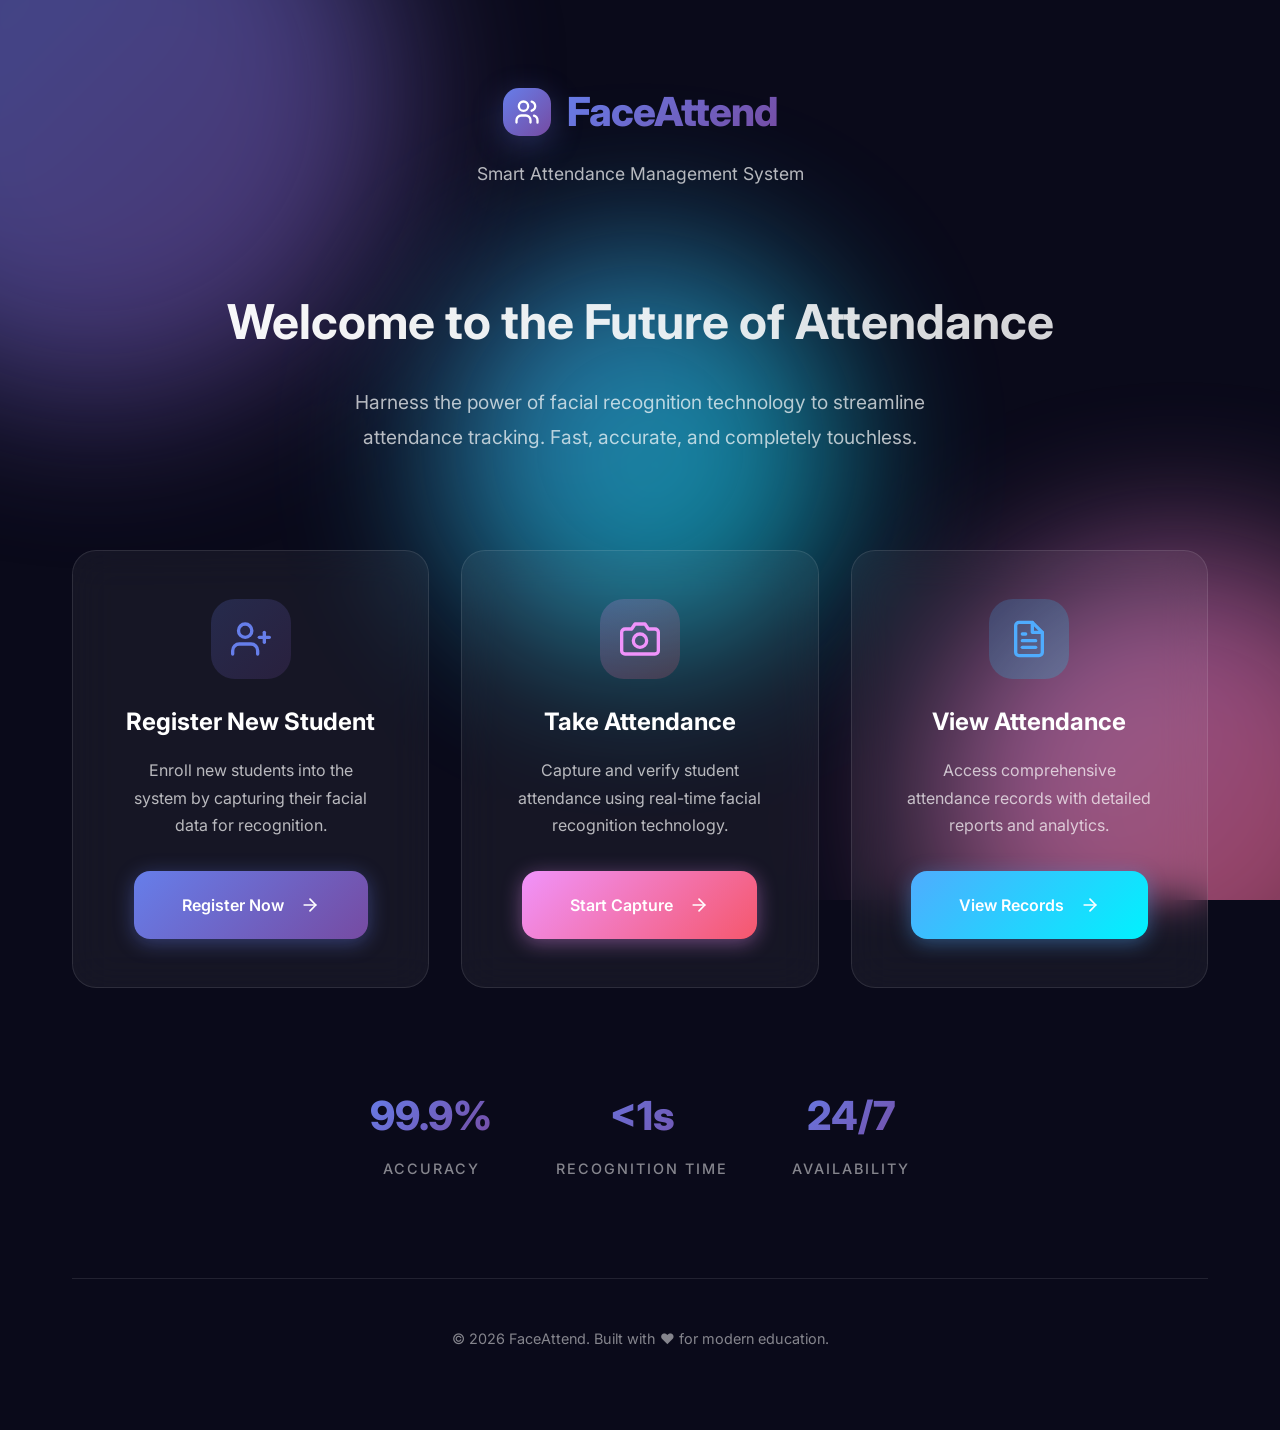
==== index.html @ d142b215 "Add files via upload" ====
<!DOCTYPE html>
<html lang="en">
<head>
    <meta charset="UTF-8">
    <meta name="viewport" content="width=device-width, initial-scale=1.0">
    <meta name="description" content="Face Recognition Attendance System - A modern solution for tracking student attendance using facial recognition technology">
    <title>Face Recognition Attendance System</title>
    <link rel="stylesheet" href="index.css">
    <link rel="preconnect" href="https://fonts.googleapis.com">
    <link rel="preconnect" href="https://fonts.gstatic.com" crossorigin>
    <link href="https://fonts.googleapis.com/css2?family=Inter:wght@300;400;500;600;700;800&display=swap" rel="stylesheet">
</head>
<body>
    <!-- Animated Background -->
    <div class="bg-animation">
        <div class="orb orb-1"></div>
        <div class="orb orb-2"></div>
        <div class="orb orb-3"></div>
    </div>

    <!-- Main Container -->
    <div class="container">
        <!-- Header Section -->
        <header class="header">
            <div class="logo">
                <div class="logo-icon">
                    <svg viewBox="0 0 24 24" fill="none" xmlns="http://www.w3.org/2000/svg">
                        <path d="M9 11C11.2091 11 13 9.20914 13 7C13 4.79086 11.2091 3 9 3C6.79086 3 5 4.79086 5 7C5 9.20914 6.79086 11 9 11Z" stroke="currentColor" stroke-width="2" stroke-linecap="round" stroke-linejoin="round"/>
                        <path d="M3 21V19C3 17.9391 3.42143 16.9217 4.17157 16.1716C4.92172 15.4214 5.93913 15 7 15H11C12.0609 15 13.0783 15.4214 13.8284 16.1716C14.5786 16.9217 15 17.9391 15 19V21" stroke="currentColor" stroke-width="2" stroke-linecap="round" stroke-linejoin="round"/>
                        <path d="M16 3.12988C16.8604 3.35018 17.623 3.85058 18.1676 4.55219C18.7122 5.2538 19.0078 6.11671 19.0078 7.00488C19.0078 7.89305 18.7122 8.75596 18.1676 9.45757C17.623 10.1592 16.8604 10.6596 16 10.8799" stroke="currentColor" stroke-width="2" stroke-linecap="round" stroke-linejoin="round"/>
                        <path d="M21 20.9999V18.9999C20.9949 18.1171 20.6979 17.2607 20.1553 16.5643C19.6126 15.8679 18.8548 15.3706 18 15.1499" stroke="currentColor" stroke-width="2" stroke-linecap="round" stroke-linejoin="round"/>
                    </svg>
                </div>
                <h1>FaceAttend</h1>
            </div>
            <p class="tagline">Smart Attendance Management System</p>
        </header>

        <!-- Hero Section -->
        <section class="hero">
            <div class="hero-content">
                <h2>Welcome to the Future of Attendance</h2>
                <p>Harness the power of facial recognition technology to streamline attendance tracking. Fast, accurate, and completely touchless.</p>
            </div>
        </section>

        <!-- Action Cards Section -->
        <section class="action-cards">
            <div class="card" id="register-card">
                <div class="card-icon">
                    <svg viewBox="0 0 24 24" fill="none" xmlns="http://www.w3.org/2000/svg">
                        <path d="M16 21V19C16 17.9391 15.5786 16.9217 14.8284 16.1716C14.0783 15.4214 13.0609 15 12 15H5C3.93913 15 2.92172 15.4214 2.17157 16.1716C1.42143 16.9217 1 17.9391 1 19V21" stroke="currentColor" stroke-width="2" stroke-linecap="round" stroke-linejoin="round"/>
                        <path d="M8.5 11C10.7091 11 12.5 9.20914 12.5 7C12.5 4.79086 10.7091 3 8.5 3C6.29086 3 4.5 4.79086 4.5 7C4.5 9.20914 6.29086 11 8.5 11Z" stroke="currentColor" stroke-width="2" stroke-linecap="round" stroke-linejoin="round"/>
                        <path d="M20 8V14" stroke="currentColor" stroke-width="2" stroke-linecap="round" stroke-linejoin="round"/>
                        <path d="M23 11H17" stroke="currentColor" stroke-width="2" stroke-linecap="round" stroke-linejoin="round"/>
                    </svg>
                </div>
                <h3>Register New Student</h3>
                <p>Enroll new students into the system by capturing their facial data for recognition.</p>
                <button class="btn btn-register" id="btn-register">
                    <span>Register Now</span>
                    <svg viewBox="0 0 24 24" fill="none" xmlns="http://www.w3.org/2000/svg">
                        <path d="M5 12H19" stroke="currentColor" stroke-width="2" stroke-linecap="round" stroke-linejoin="round"/>
                        <path d="M12 5L19 12L12 19" stroke="currentColor" stroke-width="2" stroke-linecap="round" stroke-linejoin="round"/>
                    </svg>
                </button>
            </div>

            <div class="card" id="attendance-card">
                <div class="card-icon">
                    <svg viewBox="0 0 24 24" fill="none" xmlns="http://www.w3.org/2000/svg">
                        <path d="M23 19C23 19.5304 22.7893 20.0391 22.4142 20.4142C22.0391 20.7893 21.5304 21 21 21H3C2.46957 21 1.96086 20.7893 1.58579 20.4142C1.21071 20.0391 1 19.5304 1 19V8C1 7.46957 1.21071 6.96086 1.58579 6.58579C1.96086 6.21071 2.46957 6 3 6H7L9 3H15L17 6H21C21.5304 6 22.0391 6.21071 22.4142 6.58579C22.7893 6.96086 23 7.46957 23 8V19Z" stroke="currentColor" stroke-width="2" stroke-linecap="round" stroke-linejoin="round"/>
                        <path d="M12 17C14.2091 17 16 15.2091 16 13C16 10.7909 14.2091 9 12 9C9.79086 9 8 10.7909 8 13C8 15.2091 9.79086 17 12 17Z" stroke="currentColor" stroke-width="2" stroke-linecap="round" stroke-linejoin="round"/>
                    </svg>
                </div>
                <h3>Take Attendance</h3>
                <p>Capture and verify student attendance using real-time facial recognition technology.</p>
                <button class="btn btn-attendance" id="btn-attendance">
                    <span>Start Capture</span>
                    <svg viewBox="0 0 24 24" fill="none" xmlns="http://www.w3.org/2000/svg">
                        <path d="M5 12H19" stroke="currentColor" stroke-width="2" stroke-linecap="round" stroke-linejoin="round"/>
                        <path d="M12 5L19 12L12 19" stroke="currentColor" stroke-width="2" stroke-linecap="round" stroke-linejoin="round"/>
                    </svg>
                </button>
            </div>

            <div class="card" id="view-card">
                <div class="card-icon">
                    <svg viewBox="0 0 24 24" fill="none" xmlns="http://www.w3.org/2000/svg">
                        <path d="M14 2H6C5.46957 2 4.96086 2.21071 4.58579 2.58579C4.21071 2.96086 4 3.46957 4 4V20C4 20.5304 4.21071 21.0391 4.58579 21.4142C4.96086 21.7893 5.46957 22 6 22H18C18.5304 22 19.0391 21.7893 19.4142 21.4142C19.7893 21.0391 20 20.5304 20 20V8L14 2Z" stroke="currentColor" stroke-width="2" stroke-linecap="round" stroke-linejoin="round"/>
                        <path d="M14 2V8H20" stroke="currentColor" stroke-width="2" stroke-linecap="round" stroke-linejoin="round"/>
                        <path d="M16 13H8" stroke="currentColor" stroke-width="2" stroke-linecap="round" stroke-linejoin="round"/>
                        <path d="M16 17H8" stroke="currentColor" stroke-width="2" stroke-linecap="round" stroke-linejoin="round"/>
                        <path d="M10 9H9H8" stroke="currentColor" stroke-width="2" stroke-linecap="round" stroke-linejoin="round"/>
                    </svg>
                </div>
                <h3>View Attendance</h3>
                <p>Access comprehensive attendance records with detailed reports and analytics.</p>
                <button class="btn btn-view" id="btn-view">
                    <span>View Records</span>
                    <svg viewBox="0 0 24 24" fill="none" xmlns="http://www.w3.org/2000/svg">
                        <path d="M5 12H19" stroke="currentColor" stroke-width="2" stroke-linecap="round" stroke-linejoin="round"/>
                        <path d="M12 5L19 12L12 19" stroke="currentColor" stroke-width="2" stroke-linecap="round" stroke-linejoin="round"/>
                    </svg>
                </button>
            </div>
        </section>

        <!-- Stats Section -->
        <section class="stats">
            <div class="stat-item">
                <span class="stat-number">99.9%</span>
                <span class="stat-label">Accuracy</span>
            </div>
            <div class="stat-item">
                <span class="stat-number">&lt;1s</span>
                <span class="stat-label">Recognition Time</span>
            </div>
            <div class="stat-item">
                <span class="stat-number">24/7</span>
                <span class="stat-label">Availability</span>
            </div>
        </section>

        <!-- Footer -->
        <footer class="footer">
            <p>&copy; 2026 FaceAttend. Built with ❤️ for modern education.</p>
        </footer>
    </div>

    <script src="index.js"></script>
</body>
</html>
---- index.css ----
/* ===================================
   CSS Variables & Design Tokens
   =================================== */
:root {
    /* Primary Colors */
    --primary-gradient: linear-gradient(135deg, #667eea 0%, #764ba2 100%);
    --secondary-gradient: linear-gradient(135deg, #f093fb 0%, #f5576c 100%);
    --accent-gradient: linear-gradient(135deg, #4facfe 0%, #00f2fe 100%);
    
    /* Background Colors */
    --bg-dark: #0a0a1a;
    --bg-card: rgba(255, 255, 255, 0.05);
    --bg-card-hover: rgba(255, 255, 255, 0.1);
    
    /* Text Colors */
    --text-primary: #ffffff;
    --text-secondary: rgba(255, 255, 255, 0.7);
    --text-muted: rgba(255, 255, 255, 0.5);
    
    /* Effects */
    --glass-blur: blur(20px);
    --glass-border: 1px solid rgba(255, 255, 255, 0.1);
    --shadow-glow: 0 8px 32px rgba(102, 126, 234, 0.3);
    --shadow-card: 0 8px 32px rgba(0, 0, 0, 0.3);
    
    /* Spacing */
    --spacing-xs: 0.5rem;
    --spacing-sm: 1rem;
    --spacing-md: 1.5rem;
    --spacing-lg: 2rem;
    --spacing-xl: 3rem;
    --spacing-xxl: 4rem;
    
    /* Border Radius */
    --radius-sm: 8px;
    --radius-md: 16px;
    --radius-lg: 24px;
    --radius-full: 50%;
    
    /* Transitions */
    --transition-fast: 0.2s ease;
    --transition-normal: 0.3s ease;
    --transition-slow: 0.5s ease;
}

/* ===================================
   Reset & Base Styles
   =================================== */
*, *::before, *::after {
    margin: 0;
    padding: 0;
    box-sizing: border-box;
}

html {
    scroll-behavior: smooth;
}

body {
    font-family: 'Inter', -apple-system, BlinkMacSystemFont, 'Segoe UI', Roboto, sans-serif;
    background: var(--bg-dark);
    color: var(--text-primary);
    min-height: 100vh;
    overflow-x: hidden;
    line-height: 1.6;
}

/* ===================================
   Animated Background
   =================================== */
.bg-animation {
    position: fixed;
    top: 0;
    left: 0;
    width: 100%;
    height: 100%;
    z-index: -1;
    overflow: hidden;
}

.orb {
    position: absolute;
    border-radius: var(--radius-full);
    filter: blur(80px);
    opacity: 0.6;
    animation: float 20s infinite ease-in-out;
}

.orb-1 {
    width: 600px;
    height: 600px;
    background: linear-gradient(135deg, #667eea 0%, #764ba2 100%);
    top: -200px;
    left: -200px;
    animation-delay: 0s;
}

.orb-2 {
    width: 500px;
    height: 500px;
    background: linear-gradient(135deg, #f093fb 0%, #f5576c 100%);
    bottom: -150px;
    right: -150px;
    animation-delay: -7s;
}

.orb-3 {
    width: 400px;
    height: 400px;
    background: linear-gradient(135deg, #4facfe 0%, #00f2fe 100%);
    top: 50%;
    left: 50%;
    transform: translate(-50%, -50%);
    animation-delay: -14s;
}

@keyframes float {
    0%, 100% {
        transform: translate(0, 0) scale(1);
    }
    25% {
        transform: translate(50px, -50px) scale(1.1);
    }
    50% {
        transform: translate(-30px, 30px) scale(0.95);
    }
    75% {
        transform: translate(40px, 20px) scale(1.05);
    }
}

/* ===================================
   Container
   =================================== */
.container {
    max-width: 1200px;
    margin: 0 auto;
    padding: var(--spacing-lg);
    position: relative;
    z-index: 1;
}

/* ===================================
   Header
   =================================== */
.header {
    text-align: center;
    padding: var(--spacing-xl) 0;
    animation: fadeInDown 0.8s ease-out;
}

.logo {
    display: flex;
    align-items: center;
    justify-content: center;
    gap: var(--spacing-sm);
    margin-bottom: var(--spacing-sm);
}

.logo-icon {
    width: 48px;
    height: 48px;
    background: var(--primary-gradient);
    border-radius: var(--radius-md);
    display: flex;
    align-items: center;
    justify-content: center;
    box-shadow: var(--shadow-glow);
}

.logo-icon svg {
    width: 28px;
    height: 28px;
    color: white;
}

.logo h1 {
    font-size: 2.5rem;
    font-weight: 800;
    background: var(--primary-gradient);
    -webkit-background-clip: text;
    -webkit-text-fill-color: transparent;
    background-clip: text;
    letter-spacing: -1px;
}

.tagline {
    color: var(--text-secondary);
    font-size: 1.1rem;
    font-weight: 400;
}

/* ===================================
   Hero Section
   =================================== */
.hero {
    text-align: center;
    padding: var(--spacing-xl) 0;
    animation: fadeInUp 0.8s ease-out 0.2s both;
}

.hero-content h2 {
    font-size: clamp(2rem, 5vw, 3rem);
    font-weight: 700;
    margin-bottom: var(--spacing-md);
    background: linear-gradient(135deg, #ffffff 0%, rgba(255, 255, 255, 0.8) 100%);
    -webkit-background-clip: text;
    -webkit-text-fill-color: transparent;
    background-clip: text;
}

.hero-content p {
    color: var(--text-secondary);
    font-size: 1.2rem;
    max-width: 600px;
    margin: 0 auto;
    line-height: 1.8;
}

/* ===================================
   Action Cards
   =================================== */
.action-cards {
    display: grid;
    grid-template-columns: repeat(auto-fit, minmax(320px, 1fr));
    gap: var(--spacing-lg);
    padding: var(--spacing-xl) 0;
}

.card {
    background: var(--bg-card);
    backdrop-filter: var(--glass-blur);
    -webkit-backdrop-filter: var(--glass-blur);
    border: var(--glass-border);
    border-radius: var(--radius-lg);
    padding: var(--spacing-xl);
    text-align: center;
    transition: all var(--transition-normal);
    position: relative;
    overflow: hidden;
    animation: fadeInUp 0.8s ease-out both;
}

.card:nth-child(1) { animation-delay: 0.3s; }
.card:nth-child(2) { animation-delay: 0.4s; }
.card:nth-child(3) { animation-delay: 0.5s; }

.card::before {
    content: '';
    position: absolute;
    top: 0;
    left: 0;
    right: 0;
    height: 3px;
    background: var(--primary-gradient);
    opacity: 0;
    transition: opacity var(--transition-normal);
}

.card:hover {
    transform: translateY(-8px);
    background: var(--bg-card-hover);
    box-shadow: var(--shadow-card);
}

.card:hover::before {
    opacity: 1;
}

#register-card::before {
    background: linear-gradient(135deg, #667eea 0%, #764ba2 100%);
}

#attendance-card::before {
    background: linear-gradient(135deg, #f093fb 0%, #f5576c 100%);
}

#view-card::before {
    background: linear-gradient(135deg, #4facfe 0%, #00f2fe 100%);
}

.card-icon {
    width: 80px;
    height: 80px;
    margin: 0 auto var(--spacing-md);
    border-radius: var(--radius-lg);
    display: flex;
    align-items: center;
    justify-content: center;
    transition: transform var(--transition-normal);
}

#register-card .card-icon {
    background: linear-gradient(135deg, rgba(102, 126, 234, 0.2) 0%, rgba(118, 75, 162, 0.2) 100%);
}

#attendance-card .card-icon {
    background: linear-gradient(135deg, rgba(240, 147, 251, 0.2) 0%, rgba(245, 87, 108, 0.2) 100%);
}

#view-card .card-icon {
    background: linear-gradient(135deg, rgba(79, 172, 254, 0.2) 0%, rgba(0, 242, 254, 0.2) 100%);
}

.card:hover .card-icon {
    transform: scale(1.1) rotate(5deg);
}

.card-icon svg {
    width: 40px;
    height: 40px;
}

#register-card .card-icon svg {
    color: #667eea;
}

#attendance-card .card-icon svg {
    color: #f093fb;
}

#view-card .card-icon svg {
    color: #4facfe;
}

.card h3 {
    font-size: 1.5rem;
    font-weight: 700;
    margin-bottom: var(--spacing-sm);
    color: var(--text-primary);
}

.card p {
    color: var(--text-secondary);
    font-size: 1rem;
    line-height: 1.7;
    margin-bottom: var(--spacing-lg);
}

/* ===================================
   Buttons
   =================================== */
.btn {
    display: inline-flex;
    align-items: center;
    justify-content: center;
    gap: var(--spacing-sm);
    padding: var(--spacing-md) var(--spacing-xl);
    font-family: inherit;
    font-size: 1rem;
    font-weight: 600;
    color: white;
    border: none;
    border-radius: var(--radius-md);
    cursor: pointer;
    transition: all var(--transition-normal);
    position: relative;
    overflow: hidden;
}

.btn::before {
    content: '';
    position: absolute;
    top: 0;
    left: -100%;
    width: 100%;
    height: 100%;
    background: linear-gradient(90deg, transparent, rgba(255, 255, 255, 0.2), transparent);
    transition: left 0.5s ease;
}

.btn:hover::before {
    left: 100%;
}

.btn svg {
    width: 20px;
    height: 20px;
    transition: transform var(--transition-normal);
}

.btn:hover svg {
    transform: translateX(4px);
}

.btn-register {
    background: linear-gradient(135deg, #667eea 0%, #764ba2 100%);
    box-shadow: 0 4px 20px rgba(102, 126, 234, 0.4);
}

.btn-register:hover {
    box-shadow: 0 6px 30px rgba(102, 126, 234, 0.6);
    transform: translateY(-2px);
}

.btn-attendance {
    background: linear-gradient(135deg, #f093fb 0%, #f5576c 100%);
    box-shadow: 0 4px 20px rgba(240, 147, 251, 0.4);
}

.btn-attendance:hover {
    box-shadow: 0 6px 30px rgba(240, 147, 251, 0.6);
    transform: translateY(-2px);
}

.btn-view {
    background: linear-gradient(135deg, #4facfe 0%, #00f2fe 100%);
    box-shadow: 0 4px 20px rgba(79, 172, 254, 0.4);
}

.btn-view:hover {
    box-shadow: 0 6px 30px rgba(79, 172, 254, 0.6);
    transform: translateY(-2px);
}

.btn:active {
    transform: translateY(0) scale(0.98);
}

/* ===================================
   Stats Section
   =================================== */
.stats {
    display: flex;
    justify-content: center;
    gap: var(--spacing-xxl);
    padding: var(--spacing-xl) 0;
    flex-wrap: wrap;
    animation: fadeInUp 0.8s ease-out 0.6s both;
}

.stat-item {
    text-align: center;
}

.stat-number {
    display: block;
    font-size: 2.5rem;
    font-weight: 800;
    background: var(--primary-gradient);
    -webkit-background-clip: text;
    -webkit-text-fill-color: transparent;
    background-clip: text;
    margin-bottom: var(--spacing-xs);
}

.stat-label {
    color: var(--text-muted);
    font-size: 0.9rem;
    text-transform: uppercase;
    letter-spacing: 2px;
    font-weight: 500;
}

/* ===================================
   Footer
   =================================== */
.footer {
    text-align: center;
    padding: var(--spacing-xl) 0;
    border-top: var(--glass-border);
    margin-top: var(--spacing-xl);
    animation: fadeInUp 0.8s ease-out 0.7s both;
}

.footer p {
    color: var(--text-muted);
    font-size: 0.9rem;
}

/* ===================================
   Animations
   =================================== */
@keyframes fadeInUp {
    from {
        opacity: 0;
        transform: translateY(30px);
    }
    to {
        opacity: 1;
        transform: translateY(0);
    }
}

@keyframes fadeInDown {
    from {
        opacity: 0;
        transform: translateY(-30px);
    }
    to {
        opacity: 1;
        transform: translateY(0);
    }
}

/* ===================================
   Responsive Design
   =================================== */
@media (max-width: 768px) {
    .container {
        padding: var(--spacing-md);
    }
    
    .logo h1 {
        font-size: 2rem;
    }
    
    .action-cards {
        grid-template-columns: 1fr;
        gap: var(--spacing-md);
    }
    
    .card {
        padding: var(--spacing-lg);
    }
    
    .stats {
        gap: var(--spacing-lg);
    }
    
    .stat-number {
        font-size: 2rem;
    }
}

@media (max-width: 480px) {
    .hero-content h2 {
        font-size: 1.8rem;
    }
    
    .hero-content p {
        font-size: 1rem;
    }
    
    .btn {
        padding: var(--spacing-sm) var(--spacing-lg);
        font-size: 0.95rem;
    }
    
    .stats {
        flex-direction: column;
        gap: var(--spacing-md);
    }
}

/* ===================================
   Focus States (Accessibility)
   =================================== */
.btn:focus-visible {
    outline: 2px solid white;
    outline-offset: 4px;
}

.card:focus-within {
    outline: 2px solid rgba(102, 126, 234, 0.5);
    outline-offset: 4px;
}

/* ===================================
   Reduced Motion
   =================================== */
@media (prefers-reduced-motion: reduce) {
    *, *::before, *::after {
        animation-duration: 0.01ms !important;
        animation-iteration-count: 1 !important;
        transition-duration: 0.01ms !important;
    }
    
    .orb {
        animation: none;
    }
}
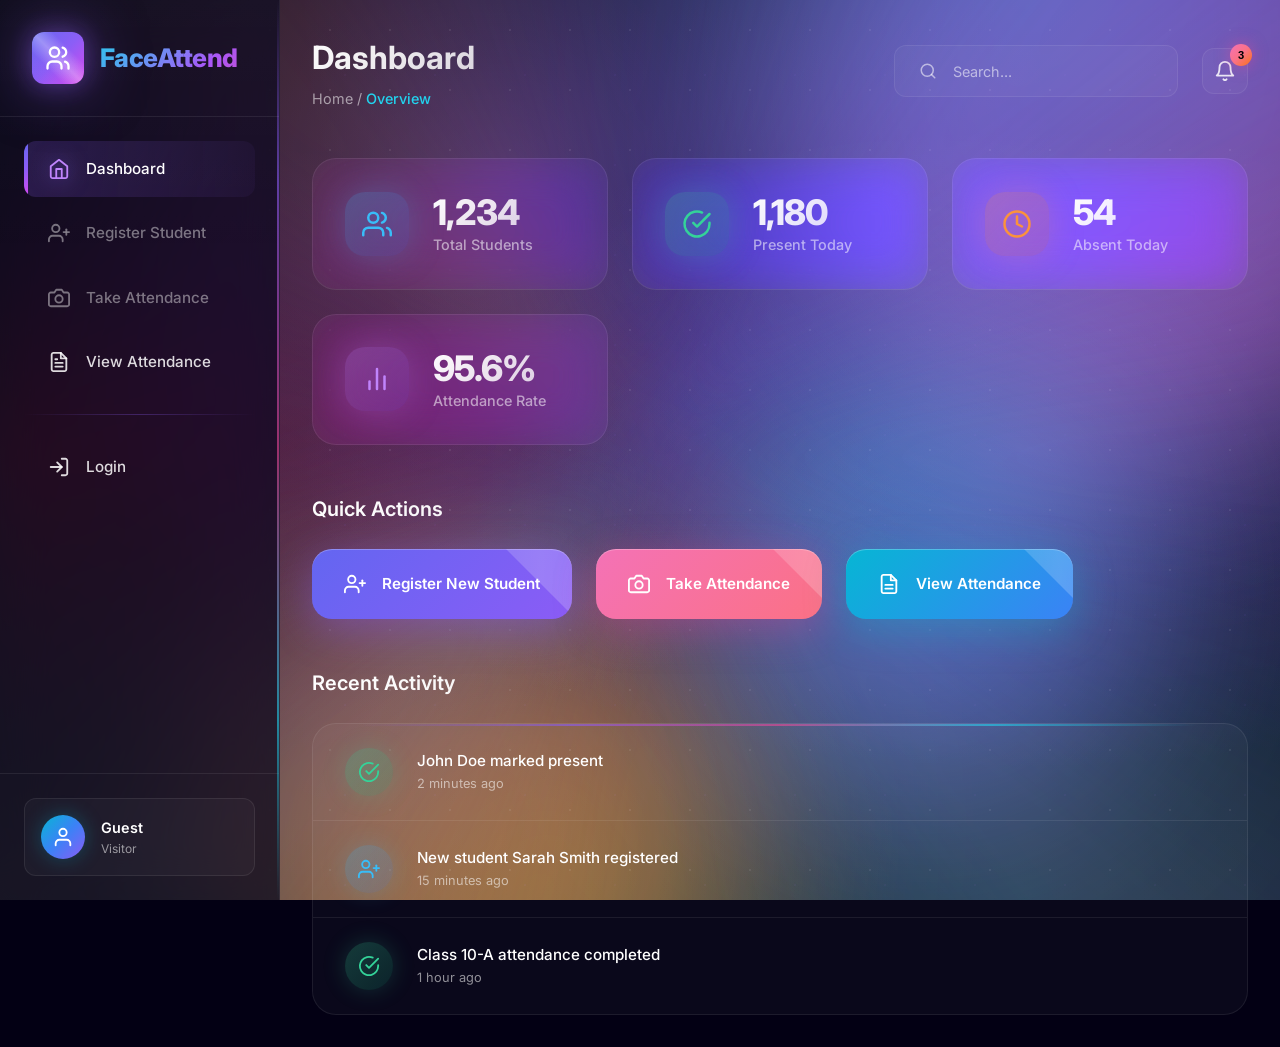
==== commit 8df6bc3f: "updated ui" ====
--- a/index.html
+++ b/index.html
@@ -1,133 +1,453 @@
-<!DOCTYPE html>
-<html lang="en">
-<head>
-    <meta charset="UTF-8">
-    <meta name="viewport" content="width=device-width, initial-scale=1.0">
-    <meta name="description" content="Face Recognition Attendance System - A modern solution for tracking student attendance using facial recognition technology">
-    <title>Face Recognition Attendance System</title>
-    <link rel="stylesheet" href="index.css">
-    <link rel="preconnect" href="https://fonts.googleapis.com">
-    <link rel="preconnect" href="https://fonts.gstatic.com" crossorigin>
-    <link href="https://fonts.googleapis.com/css2?family=Inter:wght@300;400;500;600;700;800&display=swap" rel="stylesheet">
-</head>
-<body>
-    <!-- Animated Background -->
-    <div class="bg-animation">
-        <div class="orb orb-1"></div>
-        <div class="orb orb-2"></div>
-        <div class="orb orb-3"></div>
-    </div>
-
-    <!-- Main Container -->
-    <div class="container">
-        <!-- Header Section -->
-        <header class="header">
-            <div class="logo">
-                <div class="logo-icon">
-                    <svg viewBox="0 0 24 24" fill="none" xmlns="http://www.w3.org/2000/svg">
-                        <path d="M9 11C11.2091 11 13 9.20914 13 7C13 4.79086 11.2091 3 9 3C6.79086 3 5 4.79086 5 7C5 9.20914 6.79086 11 9 11Z" stroke="currentColor" stroke-width="2" stroke-linecap="round" stroke-linejoin="round"/>
-                        <path d="M3 21V19C3 17.9391 3.42143 16.9217 4.17157 16.1716C4.92172 15.4214 5.93913 15 7 15H11C12.0609 15 13.0783 15.4214 13.8284 16.1716C14.5786 16.9217 15 17.9391 15 19V21" stroke="currentColor" stroke-width="2" stroke-linecap="round" stroke-linejoin="round"/>
-                        <path d="M16 3.12988C16.8604 3.35018 17.623 3.85058 18.1676 4.55219C18.7122 5.2538 19.0078 6.11671 19.0078 7.00488C19.0078 7.89305 18.7122 8.75596 18.1676 9.45757C17.623 10.1592 16.8604 10.6596 16 10.8799" stroke="currentColor" stroke-width="2" stroke-linecap="round" stroke-linejoin="round"/>
-                        <path d="M21 20.9999V18.9999C20.9949 18.1171 20.6979 17.2607 20.1553 16.5643C19.6126 15.8679 18.8548 15.3706 18 15.1499" stroke="currentColor" stroke-width="2" stroke-linecap="round" stroke-linejoin="round"/>
-                    </svg>
-                </div>
-                <h1>FaceAttend</h1>
-            </div>
-            <p class="tagline">Smart Attendance Management System</p>
-        </header>
-
-        <!-- Hero Section -->
-        <section class="hero">
-            <div class="hero-content">
-                <h2>Welcome to the Future of Attendance</h2>
-                <p>Harness the power of facial recognition technology to streamline attendance tracking. Fast, accurate, and completely touchless.</p>
-            </div>
-        </section>
-
-        <!-- Action Cards Section -->
-        <section class="action-cards">
-            <div class="card" id="register-card">
-                <div class="card-icon">
-                    <svg viewBox="0 0 24 24" fill="none" xmlns="http://www.w3.org/2000/svg">
-                        <path d="M16 21V19C16 17.9391 15.5786 16.9217 14.8284 16.1716C14.0783 15.4214 13.0609 15 12 15H5C3.93913 15 2.92172 15.4214 2.17157 16.1716C1.42143 16.9217 1 17.9391 1 19V21" stroke="currentColor" stroke-width="2" stroke-linecap="round" stroke-linejoin="round"/>
-                        <path d="M8.5 11C10.7091 11 12.5 9.20914 12.5 7C12.5 4.79086 10.7091 3 8.5 3C6.29086 3 4.5 4.79086 4.5 7C4.5 9.20914 6.29086 11 8.5 11Z" stroke="currentColor" stroke-width="2" stroke-linecap="round" stroke-linejoin="round"/>
-                        <path d="M20 8V14" stroke="currentColor" stroke-width="2" stroke-linecap="round" stroke-linejoin="round"/>
-                        <path d="M23 11H17" stroke="currentColor" stroke-width="2" stroke-linecap="round" stroke-linejoin="round"/>
-                    </svg>
-                </div>
-                <h3>Register New Student</h3>
-                <p>Enroll new students into the system by capturing their facial data for recognition.</p>
-                <button class="btn btn-register" id="btn-register">
-                    <span>Register Now</span>
-                    <svg viewBox="0 0 24 24" fill="none" xmlns="http://www.w3.org/2000/svg">
-                        <path d="M5 12H19" stroke="currentColor" stroke-width="2" stroke-linecap="round" stroke-linejoin="round"/>
-                        <path d="M12 5L19 12L12 19" stroke="currentColor" stroke-width="2" stroke-linecap="round" stroke-linejoin="round"/>
-                    </svg>
-                </button>
-            </div>
-
-            <div class="card" id="attendance-card">
-                <div class="card-icon">
-                    <svg viewBox="0 0 24 24" fill="none" xmlns="http://www.w3.org/2000/svg">
-                        <path d="M23 19C23 19.5304 22.7893 20.0391 22.4142 20.4142C22.0391 20.7893 21.5304 21 21 21H3C2.46957 21 1.96086 20.7893 1.58579 20.4142C1.21071 20.0391 1 19.5304 1 19V8C1 7.46957 1.21071 6.96086 1.58579 6.58579C1.96086 6.21071 2.46957 6 3 6H7L9 3H15L17 6H21C21.5304 6 22.0391 6.21071 22.4142 6.58579C22.7893 6.96086 23 7.46957 23 8V19Z" stroke="currentColor" stroke-width="2" stroke-linecap="round" stroke-linejoin="round"/>
-                        <path d="M12 17C14.2091 17 16 15.2091 16 13C16 10.7909 14.2091 9 12 9C9.79086 9 8 10.7909 8 13C8 15.2091 9.79086 17 12 17Z" stroke="currentColor" stroke-width="2" stroke-linecap="round" stroke-linejoin="round"/>
-                    </svg>
-                </div>
-                <h3>Take Attendance</h3>
-                <p>Capture and verify student attendance using real-time facial recognition technology.</p>
-                <button class="btn btn-attendance" id="btn-attendance">
-                    <span>Start Capture</span>
-                    <svg viewBox="0 0 24 24" fill="none" xmlns="http://www.w3.org/2000/svg">
-                        <path d="M5 12H19" stroke="currentColor" stroke-width="2" stroke-linecap="round" stroke-linejoin="round"/>
-                        <path d="M12 5L19 12L12 19" stroke="currentColor" stroke-width="2" stroke-linecap="round" stroke-linejoin="round"/>
-                    </svg>
-                </button>
-            </div>
-
-            <div class="card" id="view-card">
-                <div class="card-icon">
-                    <svg viewBox="0 0 24 24" fill="none" xmlns="http://www.w3.org/2000/svg">
-                        <path d="M14 2H6C5.46957 2 4.96086 2.21071 4.58579 2.58579C4.21071 2.96086 4 3.46957 4 4V20C4 20.5304 4.21071 21.0391 4.58579 21.4142C4.96086 21.7893 5.46957 22 6 22H18C18.5304 22 19.0391 21.7893 19.4142 21.4142C19.7893 21.0391 20 20.5304 20 20V8L14 2Z" stroke="currentColor" stroke-width="2" stroke-linecap="round" stroke-linejoin="round"/>
-                        <path d="M14 2V8H20" stroke="currentColor" stroke-width="2" stroke-linecap="round" stroke-linejoin="round"/>
-                        <path d="M16 13H8" stroke="currentColor" stroke-width="2" stroke-linecap="round" stroke-linejoin="round"/>
-                        <path d="M16 17H8" stroke="currentColor" stroke-width="2" stroke-linecap="round" stroke-linejoin="round"/>
-                        <path d="M10 9H9H8" stroke="currentColor" stroke-width="2" stroke-linecap="round" stroke-linejoin="round"/>
-                    </svg>
-                </div>
-                <h3>View Attendance</h3>
-                <p>Access comprehensive attendance records with detailed reports and analytics.</p>
-                <button class="btn btn-view" id="btn-view">
-                    <span>View Records</span>
-                    <svg viewBox="0 0 24 24" fill="none" xmlns="http://www.w3.org/2000/svg">
-                        <path d="M5 12H19" stroke="currentColor" stroke-width="2" stroke-linecap="round" stroke-linejoin="round"/>
-                        <path d="M12 5L19 12L12 19" stroke="currentColor" stroke-width="2" stroke-linecap="round" stroke-linejoin="round"/>
-                    </svg>
-                </button>
-            </div>
-        </section>
-
-        <!-- Stats Section -->
-        <section class="stats">
-            <div class="stat-item">
-                <span class="stat-number">99.9%</span>
-                <span class="stat-label">Accuracy</span>
-            </div>
-            <div class="stat-item">
-                <span class="stat-number">&lt;1s</span>
-                <span class="stat-label">Recognition Time</span>
-            </div>
-            <div class="stat-item">
-                <span class="stat-number">24/7</span>
-                <span class="stat-label">Availability</span>
-            </div>
-        </section>
-
-        <!-- Footer -->
-        <footer class="footer">
-            <p>&copy; 2026 FaceAttend. Built with ❤️ for modern education.</p>
-        </footer>
-    </div>
-
-    <script src="index.js"></script>
-</body>
-</html>
+<!DOCTYPE html>
+<html lang="en">
+
+<head>
+    <meta charset="UTF-8">
+    <meta name="viewport" content="width=device-width, initial-scale=1.0">
+    <meta name="description"
+        content="Face Recognition Attendance System - A modern solution for tracking student attendance using facial recognition technology">
+    <title>FaceAttend - Dashboard</title>
+    <link rel="stylesheet" href="index.css">
+    <link rel="preconnect" href="https://fonts.googleapis.com">
+    <link rel="preconnect" href="https://fonts.gstatic.com" crossorigin>
+    <link href="https://fonts.googleapis.com/css2?family=Inter:wght@300;400;500;600;700;800&display=swap"
+        rel="stylesheet">
+</head>
+
+<body>
+    <!-- Animated Background -->
+    <div class="bg-animation">
+        <div class="particles"></div>
+        <div class="orb orb-1"></div>
+        <div class="orb orb-2"></div>
+        <div class="orb orb-3"></div>
+    </div>
+
+    <!-- Dashboard Layout -->
+    <div class="dashboard">
+        <!-- Sidebar -->
+        <aside class="sidebar">
+            <!-- Logo -->
+            <div class="logo">
+                <div class="logo-icon">
+                    <svg viewBox="0 0 24 24" fill="none" xmlns="http://www.w3.org/2000/svg">
+                        <path
+                            d="M9 11C11.2091 11 13 9.20914 13 7C13 4.79086 11.2091 3 9 3C6.79086 3 5 4.79086 5 7C5 9.20914 6.79086 11 9 11Z"
+                            stroke="currentColor" stroke-width="2" stroke-linecap="round" stroke-linejoin="round" />
+                        <path
+                            d="M3 21V19C3 17.9391 3.42143 16.9217 4.17157 16.1716C4.92172 15.4214 5.93913 15 7 15H11C12.0609 15 13.0783 15.4214 13.8284 16.1716C14.5786 16.9217 15 17.9391 15 19V21"
+                            stroke="currentColor" stroke-width="2" stroke-linecap="round" stroke-linejoin="round" />
+                        <path
+                            d="M16 3.12988C16.8604 3.35018 17.623 3.85058 18.1676 4.55219C18.7122 5.2538 19.0078 6.11671 19.0078 7.00488C19.0078 7.89305 18.7122 8.75596 18.1676 9.45757C17.623 10.1592 16.8604 10.6596 16 10.8799"
+                            stroke="currentColor" stroke-width="2" stroke-linecap="round" stroke-linejoin="round" />
+                        <path
+                            d="M21 20.9999V18.9999C20.9949 18.1171 20.6979 17.2607 20.1553 16.5643C19.6126 15.8679 18.8548 15.3706 18 15.1499"
+                            stroke="currentColor" stroke-width="2" stroke-linecap="round" stroke-linejoin="round" />
+                    </svg>
+                </div>
+                <h1>FaceAttend</h1>
+            </div>
+
+            <!-- Navigation Menu -->
+            <nav class="nav-menu">
+                <a href="#" class="nav-item active" data-section="dashboard" id="nav-dashboard">
+                    <svg viewBox="0 0 24 24" fill="none" xmlns="http://www.w3.org/2000/svg">
+                        <path
+                            d="M3 9L12 2L21 9V20C21 20.5304 20.7893 21.0391 20.4142 21.4142C20.0391 21.7893 19.5304 22 19 22H5C4.46957 22 3.96086 21.7893 3.58579 21.4142C3.21071 21.0391 3 20.5304 3 20V9Z"
+                            stroke="currentColor" stroke-width="2" stroke-linecap="round" stroke-linejoin="round" />
+                        <path d="M9 22V12H15V22" stroke="currentColor" stroke-width="2" stroke-linecap="round"
+                            stroke-linejoin="round" />
+                    </svg>
+                    <span>Dashboard</span>
+                </a>
+
+                <a href="#" class="nav-item" data-section="register" id="nav-register">
+                    <svg viewBox="0 0 24 24" fill="none" xmlns="http://www.w3.org/2000/svg">
+                        <path
+                            d="M16 21V19C16 17.9391 15.5786 16.9217 14.8284 16.1716C14.0783 15.4214 13.0609 15 12 15H5C3.93913 15 2.92172 15.4214 2.17157 16.1716C1.42143 16.9217 1 17.9391 1 19V21"
+                            stroke="currentColor" stroke-width="2" stroke-linecap="round" stroke-linejoin="round" />
+                        <path
+                            d="M8.5 11C10.7091 11 12.5 9.20914 12.5 7C12.5 4.79086 10.7091 3 8.5 3C6.29086 3 4.5 4.79086 4.5 7C4.5 9.20914 6.29086 11 8.5 11Z"
+                            stroke="currentColor" stroke-width="2" stroke-linecap="round" stroke-linejoin="round" />
+                        <path d="M20 8V14" stroke="currentColor" stroke-width="2" stroke-linecap="round"
+                            stroke-linejoin="round" />
+                        <path d="M23 11H17" stroke="currentColor" stroke-width="2" stroke-linecap="round"
+                            stroke-linejoin="round" />
+                    </svg>
+                    <span>Register Student</span>
+                </a>
+
+                <a href="#" class="nav-item" data-section="attendance" id="nav-attendance">
+                    <svg viewBox="0 0 24 24" fill="none" xmlns="http://www.w3.org/2000/svg">
+                        <path
+                            d="M23 19C23 19.5304 22.7893 20.0391 22.4142 20.4142C22.0391 20.7893 21.5304 21 21 21H3C2.46957 21 1.96086 20.7893 1.58579 20.4142C1.21071 20.0391 1 19.5304 1 19V8C1 7.46957 1.21071 6.96086 1.58579 6.58579C1.96086 6.21071 2.46957 6 3 6H7L9 3H15L17 6H21C21.5304 6 22.0391 6.21071 22.4142 6.58579C22.7893 6.96086 23 7.46957 23 8V19Z"
+                            stroke="currentColor" stroke-width="2" stroke-linecap="round" stroke-linejoin="round" />
+                        <path
+                            d="M12 17C14.2091 17 16 15.2091 16 13C16 10.7909 14.2091 9 12 9C9.79086 9 8 10.7909 8 13C8 15.2091 9.79086 17 12 17Z"
+                            stroke="currentColor" stroke-width="2" stroke-linecap="round" stroke-linejoin="round" />
+                    </svg>
+                    <span>Take Attendance</span>
+                </a>
+
+                <a href="#" class="nav-item" data-section="view" id="nav-view">
+                    <svg viewBox="0 0 24 24" fill="none" xmlns="http://www.w3.org/2000/svg">
+                        <path
+                            d="M14 2H6C5.46957 2 4.96086 2.21071 4.58579 2.58579C4.21071 2.96086 4 3.46957 4 4V20C4 20.5304 4.21071 21.0391 4.58579 21.4142C4.96086 21.7893 5.46957 22 6 22H18C18.5304 22 19.0391 21.7893 19.4142 21.4142C19.7893 21.0391 20 20.5304 20 20V8L14 2Z"
+                            stroke="currentColor" stroke-width="2" stroke-linecap="round" stroke-linejoin="round" />
+                        <path d="M14 2V8H20" stroke="currentColor" stroke-width="2" stroke-linecap="round"
+                            stroke-linejoin="round" />
+                        <path d="M16 13H8" stroke="currentColor" stroke-width="2" stroke-linecap="round"
+                            stroke-linejoin="round" />
+                        <path d="M16 17H8" stroke="currentColor" stroke-width="2" stroke-linecap="round"
+                            stroke-linejoin="round" />
+                        <path d="M10 9H9H8" stroke="currentColor" stroke-width="2" stroke-linecap="round"
+                            stroke-linejoin="round" />
+                    </svg>
+                    <span>View Attendance</span>
+                </a>
+
+                <div class="nav-divider"></div>
+
+                <a href="#" class="nav-item" data-section="login" id="nav-login">
+                    <svg viewBox="0 0 24 24" fill="none" xmlns="http://www.w3.org/2000/svg">
+                        <path
+                            d="M15 3H19C19.5304 3 20.0391 3.21071 20.4142 3.58579C20.7893 3.96086 21 4.46957 21 5V19C21 19.5304 20.7893 20.0391 20.4142 20.4142C20.0391 20.7893 19.5304 21 19 21H15"
+                            stroke="currentColor" stroke-width="2" stroke-linecap="round" stroke-linejoin="round" />
+                        <path d="M10 17L15 12L10 7" stroke="currentColor" stroke-width="2" stroke-linecap="round"
+                            stroke-linejoin="round" />
+                        <path d="M15 12H3" stroke="currentColor" stroke-width="2" stroke-linecap="round"
+                            stroke-linejoin="round" />
+                    </svg>
+                    <span>Login</span>
+                </a>
+            </nav>
+
+            <!-- Sidebar Footer -->
+            <div class="sidebar-footer">
+                <div class="user-info" id="user-info-panel">
+                    <div class="user-avatar">
+                        <svg viewBox="0 0 24 24" fill="none" xmlns="http://www.w3.org/2000/svg">
+                            <path
+                                d="M20 21V19C20 17.9391 19.5786 16.9217 18.8284 16.1716C18.0783 15.4214 17.0609 15 16 15H8C6.93913 15 5.92172 15.4214 5.17157 16.1716C4.42143 16.9217 4 17.9391 4 19V21"
+                                stroke="currentColor" stroke-width="2" stroke-linecap="round" stroke-linejoin="round" />
+                            <path
+                                d="M12 11C14.2091 11 16 9.20914 16 7C16 4.79086 14.2091 3 12 3C9.79086 3 8 4.79086 8 7C8 9.20914 9.79086 11 12 11Z"
+                                stroke="currentColor" stroke-width="2" stroke-linecap="round" stroke-linejoin="round" />
+                        </svg>
+                    </div>
+                    <div class="user-details">
+                        <span class="user-name" id="display-username">Guest</span>
+                        <span class="user-role" id="display-role">Visitor</span>
+                    </div>
+                    <button class="logout-btn" id="logout-btn" style="display: none;" title="Logout">
+                        <svg viewBox="0 0 24 24" fill="none" xmlns="http://www.w3.org/2000/svg">
+                            <path
+                                d="M9 21H5C4.46957 21 3.96086 20.7893 3.58579 20.4142C3.21071 20.0391 3 19.5304 3 19V5C3 4.46957 3.21071 3.96086 3.58579 3.58579C3.96086 3.21071 4.46957 3 5 3H9"
+                                stroke="currentColor" stroke-width="2" stroke-linecap="round" stroke-linejoin="round" />
+                            <path d="M16 17L21 12L16 7" stroke="currentColor" stroke-width="2" stroke-linecap="round"
+                                stroke-linejoin="round" />
+                            <path d="M21 12H9" stroke="currentColor" stroke-width="2" stroke-linecap="round"
+                                stroke-linejoin="round" />
+                        </svg>
+                    </button>
+                </div>
+            </div>
+        </aside>
+
+        <!-- Main Content -->
+        <main class="main-content">
+            <!-- Header -->
+            <header class="content-header">
+                <div class="header-left">
+                    <h2 id="page-title">Dashboard</h2>
+                    <p class="breadcrumb">Home / <span id="current-section">Overview</span></p>
+                </div>
+                <div class="header-right">
+                    <div class="search-box">
+                        <svg viewBox="0 0 24 24" fill="none" xmlns="http://www.w3.org/2000/svg">
+                            <path
+                                d="M11 19C15.4183 19 19 15.4183 19 11C19 6.58172 15.4183 3 11 3C6.58172 3 3 6.58172 3 11C3 15.4183 6.58172 19 11 19Z"
+                                stroke="currentColor" stroke-width="2" stroke-linecap="round" stroke-linejoin="round" />
+                            <path d="M21 21L16.65 16.65" stroke="currentColor" stroke-width="2" stroke-linecap="round"
+                                stroke-linejoin="round" />
+                        </svg>
+                        <input type="text" placeholder="Search..." id="search-input">
+                    </div>
+                    <button class="notification-btn" id="notification-btn">
+                        <svg viewBox="0 0 24 24" fill="none" xmlns="http://www.w3.org/2000/svg">
+                            <path
+                                d="M18 8C18 6.4087 17.3679 4.88258 16.2426 3.75736C15.1174 2.63214 13.5913 2 12 2C10.4087 2 8.88258 2.63214 7.75736 3.75736C6.63214 4.88258 6 6.4087 6 8C6 15 3 17 3 17H21C21 17 18 15 18 8Z"
+                                stroke="currentColor" stroke-width="2" stroke-linecap="round" stroke-linejoin="round" />
+                            <path
+                                d="M13.73 21C13.5542 21.3031 13.3019 21.5547 12.9982 21.7295C12.6946 21.9044 12.3504 21.9965 12 21.9965C11.6496 21.9965 11.3054 21.9044 11.0018 21.7295C10.6982 21.5547 10.4458 21.3031 10.27 21"
+                                stroke="currentColor" stroke-width="2" stroke-linecap="round" stroke-linejoin="round" />
+                        </svg>
+                        <span class="notification-badge">3</span>
+                    </button>
+                </div>
+            </header>
+
+            <!-- Dashboard Content -->
+            <div class="content-area">
+                <!-- Stats Cards -->
+                <div class="stats-grid">
+                    <div class="stat-card">
+                        <div class="stat-icon blue">
+                            <svg viewBox="0 0 24 24" fill="none" xmlns="http://www.w3.org/2000/svg">
+                                <path
+                                    d="M17 21V19C17 17.9391 16.5786 16.9217 15.8284 16.1716C15.0783 15.4214 14.0609 15 13 15H5C3.93913 15 2.92172 15.4214 2.17157 16.1716C1.42143 16.9217 1 17.9391 1 19V21"
+                                    stroke="currentColor" stroke-width="2" stroke-linecap="round"
+                                    stroke-linejoin="round" />
+                                <path
+                                    d="M9 11C11.2091 11 13 9.20914 13 7C13 4.79086 11.2091 3 9 3C6.79086 3 5 4.79086 5 7C5 9.20914 6.79086 11 9 11Z"
+                                    stroke="currentColor" stroke-width="2" stroke-linecap="round"
+                                    stroke-linejoin="round" />
+                                <path
+                                    d="M23 21V19C22.9993 18.1137 22.7044 17.2528 22.1614 16.5523C21.6184 15.8519 20.8581 15.3516 20 15.13"
+                                    stroke="currentColor" stroke-width="2" stroke-linecap="round"
+                                    stroke-linejoin="round" />
+                                <path
+                                    d="M16 3.13C16.8604 3.35031 17.623 3.85071 18.1676 4.55232C18.7122 5.25392 19.0078 6.11683 19.0078 7.005C19.0078 7.89318 18.7122 8.75608 18.1676 9.45769C17.623 10.1593 16.8604 10.6597 16 10.88"
+                                    stroke="currentColor" stroke-width="2" stroke-linecap="round"
+                                    stroke-linejoin="round" />
+                            </svg>
+                        </div>
+                        <div class="stat-info">
+                            <span class="stat-value">1,234</span>
+                            <span class="stat-label">Total Students</span>
+                        </div>
+                    </div>
+
+                    <div class="stat-card">
+                        <div class="stat-icon green">
+                            <svg viewBox="0 0 24 24" fill="none" xmlns="http://www.w3.org/2000/svg">
+                                <path
+                                    d="M22 11.08V12C21.9988 14.1564 21.3005 16.2547 20.0093 17.9818C18.7182 19.709 16.9033 20.9725 14.8354 21.5839C12.7674 22.1953 10.5573 22.1219 8.53447 21.3746C6.51168 20.6273 4.78465 19.2461 3.61096 17.4371C2.43727 15.628 1.87979 13.4881 2.02168 11.3363C2.16356 9.18455 2.99721 7.13631 4.39828 5.49706C5.79935 3.85781 7.69279 2.71537 9.79619 2.24013C11.8996 1.7649 14.1003 1.98232 16.07 2.85999"
+                                    stroke="currentColor" stroke-width="2" stroke-linecap="round"
+                                    stroke-linejoin="round" />
+                                <path d="M22 4L12 14.01L9 11.01" stroke="currentColor" stroke-width="2"
+                                    stroke-linecap="round" stroke-linejoin="round" />
+                            </svg>
+                        </div>
+                        <div class="stat-info">
+                            <span class="stat-value">1,180</span>
+                            <span class="stat-label">Present Today</span>
+                        </div>
+                    </div>
+
+                    <div class="stat-card">
+                        <div class="stat-icon orange">
+                            <svg viewBox="0 0 24 24" fill="none" xmlns="http://www.w3.org/2000/svg">
+                                <path
+                                    d="M12 22C17.5228 22 22 17.5228 22 12C22 6.47715 17.5228 2 12 2C6.47715 2 2 6.47715 2 12C2 17.5228 6.47715 22 12 22Z"
+                                    stroke="currentColor" stroke-width="2" stroke-linecap="round"
+                                    stroke-linejoin="round" />
+                                <path d="M12 6V12L16 14" stroke="currentColor" stroke-width="2" stroke-linecap="round"
+                                    stroke-linejoin="round" />
+                            </svg>
+                        </div>
+                        <div class="stat-info">
+                            <span class="stat-value">54</span>
+                            <span class="stat-label">Absent Today</span>
+                        </div>
+                    </div>
+
+                    <div class="stat-card">
+                        <div class="stat-icon purple">
+                            <svg viewBox="0 0 24 24" fill="none" xmlns="http://www.w3.org/2000/svg">
+                                <path d="M18 20V10" stroke="currentColor" stroke-width="2" stroke-linecap="round"
+                                    stroke-linejoin="round" />
+                                <path d="M12 20V4" stroke="currentColor" stroke-width="2" stroke-linecap="round"
+                                    stroke-linejoin="round" />
+                                <path d="M6 20V14" stroke="currentColor" stroke-width="2" stroke-linecap="round"
+                                    stroke-linejoin="round" />
+                            </svg>
+                        </div>
+                        <div class="stat-info">
+                            <span class="stat-value">95.6%</span>
+                            <span class="stat-label">Attendance Rate</span>
+                        </div>
+                    </div>
+                </div>
+
+                <!-- Quick Actions -->
+                <div class="quick-actions">
+                    <h3>Quick Actions</h3>
+                    <div class="action-buttons">
+                        <button class="action-btn register" id="btn-register">
+                            <svg viewBox="0 0 24 24" fill="none" xmlns="http://www.w3.org/2000/svg">
+                                <path
+                                    d="M16 21V19C16 17.9391 15.5786 16.9217 14.8284 16.1716C14.0783 15.4214 13.0609 15 12 15H5C3.93913 15 2.92172 15.4214 2.17157 16.1716C1.42143 16.9217 1 17.9391 1 19V21"
+                                    stroke="currentColor" stroke-width="2" stroke-linecap="round"
+                                    stroke-linejoin="round" />
+                                <path
+                                    d="M8.5 11C10.7091 11 12.5 9.20914 12.5 7C12.5 4.79086 10.7091 3 8.5 3C6.29086 3 4.5 4.79086 4.5 7C4.5 9.20914 6.29086 11 8.5 11Z"
+                                    stroke="currentColor" stroke-width="2" stroke-linecap="round"
+                                    stroke-linejoin="round" />
+                                <path d="M20 8V14" stroke="currentColor" stroke-width="2" stroke-linecap="round"
+                                    stroke-linejoin="round" />
+                                <path d="M23 11H17" stroke="currentColor" stroke-width="2" stroke-linecap="round"
+                                    stroke-linejoin="round" />
+                            </svg>
+                            <span>Register New Student</span>
+                        </button>
+
+                        <button class="action-btn attendance" id="btn-attendance">
+                            <svg viewBox="0 0 24 24" fill="none" xmlns="http://www.w3.org/2000/svg">
+                                <path
+                                    d="M23 19C23 19.5304 22.7893 20.0391 22.4142 20.4142C22.0391 20.7893 21.5304 21 21 21H3C2.46957 21 1.96086 20.7893 1.58579 20.4142C1.21071 20.0391 1 19.5304 1 19V8C1 7.46957 1.21071 6.96086 1.58579 6.58579C1.96086 6.21071 2.46957 6 3 6H7L9 3H15L17 6H21C21.5304 6 22.0391 6.21071 22.4142 6.58579C22.7893 6.96086 23 7.46957 23 8V19Z"
+                                    stroke="currentColor" stroke-width="2" stroke-linecap="round"
+                                    stroke-linejoin="round" />
+                                <path
+                                    d="M12 17C14.2091 17 16 15.2091 16 13C16 10.7909 14.2091 9 12 9C9.79086 9 8 10.7909 8 13C8 15.2091 9.79086 17 12 17Z"
+                                    stroke="currentColor" stroke-width="2" stroke-linecap="round"
+                                    stroke-linejoin="round" />
+                            </svg>
+                            <span>Take Attendance</span>
+                        </button>
+
+                        <button class="action-btn view" id="btn-view">
+                            <svg viewBox="0 0 24 24" fill="none" xmlns="http://www.w3.org/2000/svg">
+                                <path
+                                    d="M14 2H6C5.46957 2 4.96086 2.21071 4.58579 2.58579C4.21071 2.96086 4 3.46957 4 4V20C4 20.5304 4.21071 21.0391 4.58579 21.4142C4.96086 21.7893 5.46957 22 6 22H18C18.5304 22 19.0391 21.7893 19.4142 21.4142C19.7893 21.0391 20 20.5304 20 20V8L14 2Z"
+                                    stroke="currentColor" stroke-width="2" stroke-linecap="round"
+                                    stroke-linejoin="round" />
+                                <path d="M14 2V8H20" stroke="currentColor" stroke-width="2" stroke-linecap="round"
+                                    stroke-linejoin="round" />
+                                <path d="M16 13H8" stroke="currentColor" stroke-width="2" stroke-linecap="round"
+                                    stroke-linejoin="round" />
+                                <path d="M16 17H8" stroke="currentColor" stroke-width="2" stroke-linecap="round"
+                                    stroke-linejoin="round" />
+                            </svg>
+                            <span>View Attendance</span>
+                        </button>
+                    </div>
+                </div>
+
+                <!-- Recent Activity -->
+                <div class="recent-activity">
+                    <h3>Recent Activity</h3>
+                    <div class="activity-list">
+                        <div class="activity-item">
+                            <div class="activity-icon green">
+                                <svg viewBox="0 0 24 24" fill="none" xmlns="http://www.w3.org/2000/svg">
+                                    <path
+                                        d="M22 11.08V12C21.9988 14.1564 21.3005 16.2547 20.0093 17.9818C18.7182 19.709 16.9033 20.9725 14.8354 21.5839C12.7674 22.1953 10.5573 22.1219 8.53447 21.3746C6.51168 20.6273 4.78465 19.2461 3.61096 17.4371C2.43727 15.628 1.87979 13.4881 2.02168 11.3363C2.16356 9.18455 2.99721 7.13631 4.39828 5.49706C5.79935 3.85781 7.69279 2.71537 9.79619 2.24013C11.8996 1.7649 14.1003 1.98232 16.07 2.85999"
+                                        stroke="currentColor" stroke-width="2" stroke-linecap="round"
+                                        stroke-linejoin="round" />
+                                    <path d="M22 4L12 14.01L9 11.01" stroke="currentColor" stroke-width="2"
+                                        stroke-linecap="round" stroke-linejoin="round" />
+                                </svg>
+                            </div>
+                            <div class="activity-details">
+                                <span class="activity-text">John Doe marked present</span>
+                                <span class="activity-time">2 minutes ago</span>
+                            </div>
+                        </div>
+                        <div class="activity-item">
+                            <div class="activity-icon blue">
+                                <svg viewBox="0 0 24 24" fill="none" xmlns="http://www.w3.org/2000/svg">
+                                    <path
+                                        d="M16 21V19C16 17.9391 15.5786 16.9217 14.8284 16.1716C14.0783 15.4214 13.0609 15 12 15H5C3.93913 15 2.92172 15.4214 2.17157 16.1716C1.42143 16.9217 1 17.9391 1 19V21"
+                                        stroke="currentColor" stroke-width="2" stroke-linecap="round"
+                                        stroke-linejoin="round" />
+                                    <path
+                                        d="M8.5 11C10.7091 11 12.5 9.20914 12.5 7C12.5 4.79086 10.7091 3 8.5 3C6.29086 3 4.5 4.79086 4.5 7C4.5 9.20914 6.29086 11 8.5 11Z"
+                                        stroke="currentColor" stroke-width="2" stroke-linecap="round"
+                                        stroke-linejoin="round" />
+                                    <path d="M20 8V14" stroke="currentColor" stroke-width="2" stroke-linecap="round"
+                                        stroke-linejoin="round" />
+                                    <path d="M23 11H17" stroke="currentColor" stroke-width="2" stroke-linecap="round"
+                                        stroke-linejoin="round" />
+                                </svg>
+                            </div>
+                            <div class="activity-details">
+                                <span class="activity-text">New student Sarah Smith registered</span>
+                                <span class="activity-time">15 minutes ago</span>
+                            </div>
+                        </div>
+                        <div class="activity-item">
+                            <div class="activity-icon green">
+                                <svg viewBox="0 0 24 24" fill="none" xmlns="http://www.w3.org/2000/svg">
+                                    <path
+                                        d="M22 11.08V12C21.9988 14.1564 21.3005 16.2547 20.0093 17.9818C18.7182 19.709 16.9033 20.9725 14.8354 21.5839C12.7674 22.1953 10.5573 22.1219 8.53447 21.3746C6.51168 20.6273 4.78465 19.2461 3.61096 17.4371C2.43727 15.628 1.87979 13.4881 2.02168 11.3363C2.16356 9.18455 2.99721 7.13631 4.39828 5.49706C5.79935 3.85781 7.69279 2.71537 9.79619 2.24013C11.8996 1.7649 14.1003 1.98232 16.07 2.85999"
+                                        stroke="currentColor" stroke-width="2" stroke-linecap="round"
+                                        stroke-linejoin="round" />
+                                    <path d="M22 4L12 14.01L9 11.01" stroke="currentColor" stroke-width="2"
+                                        stroke-linecap="round" stroke-linejoin="round" />
+                                </svg>
+                            </div>
+                            <div class="activity-details">
+                                <span class="activity-text">Class 10-A attendance completed</span>
+                                <span class="activity-time">1 hour ago</span>
+                            </div>
+                        </div>
+                    </div>
+                </div>
+            </div>
+        </main>
+    </div>
+
+    <!-- Login Modal -->
+    <div class="modal-overlay" id="login-modal">
+        <div class="modal">
+            <button class="modal-close" id="modal-close">&times;</button>
+            <div class="modal-header">
+                <div class="modal-icon">
+                    <svg viewBox="0 0 24 24" fill="none" xmlns="http://www.w3.org/2000/svg">
+                        <path
+                            d="M20 21V19C20 17.9391 19.5786 16.9217 18.8284 16.1716C18.0783 15.4214 17.0609 15 16 15H8C6.93913 15 5.92172 15.4214 5.17157 16.1716C4.42143 16.9217 4 17.9391 4 19V21"
+                            stroke="currentColor" stroke-width="2" stroke-linecap="round" stroke-linejoin="round" />
+                        <path
+                            d="M12 11C14.2091 11 16 9.20914 16 7C16 4.79086 14.2091 3 12 3C9.79086 3 8 4.79086 8 7C8 9.20914 9.79086 11 12 11Z"
+                            stroke="currentColor" stroke-width="2" stroke-linecap="round" stroke-linejoin="round" />
+                    </svg>
+                </div>
+                <h2>Welcome Back</h2>
+                <p>Sign in to access all features</p>
+            </div>
+            <form class="login-form" id="login-form">
+                <div class="form-group">
+                    <label for="username">Username</label>
+                    <div class="input-wrapper">
+                        <svg viewBox="0 0 24 24" fill="none" xmlns="http://www.w3.org/2000/svg">
+                            <path
+                                d="M20 21V19C20 17.9391 19.5786 16.9217 18.8284 16.1716C18.0783 15.4214 17.0609 15 16 15H8C6.93913 15 5.92172 15.4214 5.17157 16.1716C4.42143 16.9217 4 17.9391 4 19V21"
+                                stroke="currentColor" stroke-width="2" stroke-linecap="round" stroke-linejoin="round" />
+                            <path
+                                d="M12 11C14.2091 11 16 9.20914 16 7C16 4.79086 14.2091 3 12 3C9.79086 3 8 4.79086 8 7C8 9.20914 9.79086 11 12 11Z"
+                                stroke="currentColor" stroke-width="2" stroke-linecap="round" stroke-linejoin="round" />
+                        </svg>
+                        <input type="text" id="username" placeholder="Enter your username" required>
+                    </div>
+                </div>
+                <div class="form-group">
+                    <label for="password">Password</label>
+                    <div class="input-wrapper">
+                        <svg viewBox="0 0 24 24" fill="none" xmlns="http://www.w3.org/2000/svg">
+                            <rect x="3" y="11" width="18" height="11" rx="2" ry="2" stroke="currentColor"
+                                stroke-width="2" stroke-linecap="round" stroke-linejoin="round" />
+                            <path
+                                d="M7 11V7C7 5.67392 7.52678 4.40215 8.46447 3.46447C9.40215 2.52678 10.6739 2 12 2C13.3261 2 14.5979 2.52678 15.5355 3.46447C16.4732 4.40215 17 5.67392 17 7V11"
+                                stroke="currentColor" stroke-width="2" stroke-linecap="round" stroke-linejoin="round" />
+                        </svg>
+                        <input type="password" id="password" placeholder="Enter your password" required>
+                    </div>
+                </div>
+                <div class="form-options">
+                    <label class="checkbox-label">
+                        <input type="checkbox" id="remember">
+                        <span>Remember me</span>
+                    </label>
+                    <a href="#" class="forgot-link">Forgot password?</a>
+                </div>
+                <button type="submit" class="login-btn">Sign In</button>
+                <p class="login-hint">Demo: Use any username with password "admin123"</p>
+            </form>
+        </div>
+    </div>
+
+    <script src="index.js"></script>
+</body>
+
+</html>
--- a/index.css
+++ b/index.css
@@ -1,572 +1,1746 @@
-/* ===================================
-   CSS Variables & Design Tokens
-   =================================== */
-:root {
-    /* Primary Colors */
-    --primary-gradient: linear-gradient(135deg, #667eea 0%, #764ba2 100%);
-    --secondary-gradient: linear-gradient(135deg, #f093fb 0%, #f5576c 100%);
-    --accent-gradient: linear-gradient(135deg, #4facfe 0%, #00f2fe 100%);
-    
-    /* Background Colors */
-    --bg-dark: #0a0a1a;
-    --bg-card: rgba(255, 255, 255, 0.05);
-    --bg-card-hover: rgba(255, 255, 255, 0.1);
-    
-    /* Text Colors */
-    --text-primary: #ffffff;
-    --text-secondary: rgba(255, 255, 255, 0.7);
-    --text-muted: rgba(255, 255, 255, 0.5);
-    
-    /* Effects */
-    --glass-blur: blur(20px);
-    --glass-border: 1px solid rgba(255, 255, 255, 0.1);
-    --shadow-glow: 0 8px 32px rgba(102, 126, 234, 0.3);
-    --shadow-card: 0 8px 32px rgba(0, 0, 0, 0.3);
-    
-    /* Spacing */
-    --spacing-xs: 0.5rem;
-    --spacing-sm: 1rem;
-    --spacing-md: 1.5rem;
-    --spacing-lg: 2rem;
-    --spacing-xl: 3rem;
-    --spacing-xxl: 4rem;
-    
-    /* Border Radius */
-    --radius-sm: 8px;
-    --radius-md: 16px;
-    --radius-lg: 24px;
-    --radius-full: 50%;
-    
-    /* Transitions */
-    --transition-fast: 0.2s ease;
-    --transition-normal: 0.3s ease;
-    --transition-slow: 0.5s ease;
-}
-
-/* ===================================
-   Reset & Base Styles
-   =================================== */
-*, *::before, *::after {
-    margin: 0;
-    padding: 0;
-    box-sizing: border-box;
-}
-
-html {
-    scroll-behavior: smooth;
-}
-
-body {
-    font-family: 'Inter', -apple-system, BlinkMacSystemFont, 'Segoe UI', Roboto, sans-serif;
-    background: var(--bg-dark);
-    color: var(--text-primary);
-    min-height: 100vh;
-    overflow-x: hidden;
-    line-height: 1.6;
-}
-
-/* ===================================
-   Animated Background
-   =================================== */
-.bg-animation {
-    position: fixed;
-    top: 0;
-    left: 0;
-    width: 100%;
-    height: 100%;
-    z-index: -1;
-    overflow: hidden;
-}
-
-.orb {
-    position: absolute;
-    border-radius: var(--radius-full);
-    filter: blur(80px);
-    opacity: 0.6;
-    animation: float 20s infinite ease-in-out;
-}
-
-.orb-1 {
-    width: 600px;
-    height: 600px;
-    background: linear-gradient(135deg, #667eea 0%, #764ba2 100%);
-    top: -200px;
-    left: -200px;
-    animation-delay: 0s;
-}
-
-.orb-2 {
-    width: 500px;
-    height: 500px;
-    background: linear-gradient(135deg, #f093fb 0%, #f5576c 100%);
-    bottom: -150px;
-    right: -150px;
-    animation-delay: -7s;
-}
-
-.orb-3 {
-    width: 400px;
-    height: 400px;
-    background: linear-gradient(135deg, #4facfe 0%, #00f2fe 100%);
-    top: 50%;
-    left: 50%;
-    transform: translate(-50%, -50%);
-    animation-delay: -14s;
-}
-
-@keyframes float {
-    0%, 100% {
-        transform: translate(0, 0) scale(1);
-    }
-    25% {
-        transform: translate(50px, -50px) scale(1.1);
-    }
-    50% {
-        transform: translate(-30px, 30px) scale(0.95);
-    }
-    75% {
-        transform: translate(40px, 20px) scale(1.05);
-    }
-}
-
-/* ===================================
-   Container
-   =================================== */
-.container {
-    max-width: 1200px;
-    margin: 0 auto;
-    padding: var(--spacing-lg);
-    position: relative;
-    z-index: 1;
-}
-
-/* ===================================
-   Header
-   =================================== */
-.header {
-    text-align: center;
-    padding: var(--spacing-xl) 0;
-    animation: fadeInDown 0.8s ease-out;
-}
-
-.logo {
-    display: flex;
-    align-items: center;
-    justify-content: center;
-    gap: var(--spacing-sm);
-    margin-bottom: var(--spacing-sm);
-}
-
-.logo-icon {
-    width: 48px;
-    height: 48px;
-    background: var(--primary-gradient);
-    border-radius: var(--radius-md);
-    display: flex;
-    align-items: center;
-    justify-content: center;
-    box-shadow: var(--shadow-glow);
-}
-
-.logo-icon svg {
-    width: 28px;
-    height: 28px;
-    color: white;
-}
-
-.logo h1 {
-    font-size: 2.5rem;
-    font-weight: 800;
-    background: var(--primary-gradient);
-    -webkit-background-clip: text;
-    -webkit-text-fill-color: transparent;
-    background-clip: text;
-    letter-spacing: -1px;
-}
-
-.tagline {
-    color: var(--text-secondary);
-    font-size: 1.1rem;
-    font-weight: 400;
-}
-
-/* ===================================
-   Hero Section
-   =================================== */
-.hero {
-    text-align: center;
-    padding: var(--spacing-xl) 0;
-    animation: fadeInUp 0.8s ease-out 0.2s both;
-}
-
-.hero-content h2 {
-    font-size: clamp(2rem, 5vw, 3rem);
-    font-weight: 700;
-    margin-bottom: var(--spacing-md);
-    background: linear-gradient(135deg, #ffffff 0%, rgba(255, 255, 255, 0.8) 100%);
-    -webkit-background-clip: text;
-    -webkit-text-fill-color: transparent;
-    background-clip: text;
-}
-
-.hero-content p {
-    color: var(--text-secondary);
-    font-size: 1.2rem;
-    max-width: 600px;
-    margin: 0 auto;
-    line-height: 1.8;
-}
-
-/* ===================================
-   Action Cards
-   =================================== */
-.action-cards {
-    display: grid;
-    grid-template-columns: repeat(auto-fit, minmax(320px, 1fr));
-    gap: var(--spacing-lg);
-    padding: var(--spacing-xl) 0;
-}
-
-.card {
-    background: var(--bg-card);
-    backdrop-filter: var(--glass-blur);
-    -webkit-backdrop-filter: var(--glass-blur);
-    border: var(--glass-border);
-    border-radius: var(--radius-lg);
-    padding: var(--spacing-xl);
-    text-align: center;
-    transition: all var(--transition-normal);
-    position: relative;
-    overflow: hidden;
-    animation: fadeInUp 0.8s ease-out both;
-}
-
-.card:nth-child(1) { animation-delay: 0.3s; }
-.card:nth-child(2) { animation-delay: 0.4s; }
-.card:nth-child(3) { animation-delay: 0.5s; }
-
-.card::before {
-    content: '';
-    position: absolute;
-    top: 0;
-    left: 0;
-    right: 0;
-    height: 3px;
-    background: var(--primary-gradient);
-    opacity: 0;
-    transition: opacity var(--transition-normal);
-}
-
-.card:hover {
-    transform: translateY(-8px);
-    background: var(--bg-card-hover);
-    box-shadow: var(--shadow-card);
-}
-
-.card:hover::before {
-    opacity: 1;
-}
-
-#register-card::before {
-    background: linear-gradient(135deg, #667eea 0%, #764ba2 100%);
-}
-
-#attendance-card::before {
-    background: linear-gradient(135deg, #f093fb 0%, #f5576c 100%);
-}
-
-#view-card::before {
-    background: linear-gradient(135deg, #4facfe 0%, #00f2fe 100%);
-}
-
-.card-icon {
-    width: 80px;
-    height: 80px;
-    margin: 0 auto var(--spacing-md);
-    border-radius: var(--radius-lg);
-    display: flex;
-    align-items: center;
-    justify-content: center;
-    transition: transform var(--transition-normal);
-}
-
-#register-card .card-icon {
-    background: linear-gradient(135deg, rgba(102, 126, 234, 0.2) 0%, rgba(118, 75, 162, 0.2) 100%);
-}
-
-#attendance-card .card-icon {
-    background: linear-gradient(135deg, rgba(240, 147, 251, 0.2) 0%, rgba(245, 87, 108, 0.2) 100%);
-}
-
-#view-card .card-icon {
-    background: linear-gradient(135deg, rgba(79, 172, 254, 0.2) 0%, rgba(0, 242, 254, 0.2) 100%);
-}
-
-.card:hover .card-icon {
-    transform: scale(1.1) rotate(5deg);
-}
-
-.card-icon svg {
-    width: 40px;
-    height: 40px;
-}
-
-#register-card .card-icon svg {
-    color: #667eea;
-}
-
-#attendance-card .card-icon svg {
-    color: #f093fb;
-}
-
-#view-card .card-icon svg {
-    color: #4facfe;
-}
-
-.card h3 {
-    font-size: 1.5rem;
-    font-weight: 700;
-    margin-bottom: var(--spacing-sm);
-    color: var(--text-primary);
-}
-
-.card p {
-    color: var(--text-secondary);
-    font-size: 1rem;
-    line-height: 1.7;
-    margin-bottom: var(--spacing-lg);
-}
-
-/* ===================================
-   Buttons
-   =================================== */
-.btn {
-    display: inline-flex;
-    align-items: center;
-    justify-content: center;
-    gap: var(--spacing-sm);
-    padding: var(--spacing-md) var(--spacing-xl);
-    font-family: inherit;
-    font-size: 1rem;
-    font-weight: 600;
-    color: white;
-    border: none;
-    border-radius: var(--radius-md);
-    cursor: pointer;
-    transition: all var(--transition-normal);
-    position: relative;
-    overflow: hidden;
-}
-
-.btn::before {
-    content: '';
-    position: absolute;
-    top: 0;
-    left: -100%;
-    width: 100%;
-    height: 100%;
-    background: linear-gradient(90deg, transparent, rgba(255, 255, 255, 0.2), transparent);
-    transition: left 0.5s ease;
-}
-
-.btn:hover::before {
-    left: 100%;
-}
-
-.btn svg {
-    width: 20px;
-    height: 20px;
-    transition: transform var(--transition-normal);
-}
-
-.btn:hover svg {
-    transform: translateX(4px);
-}
-
-.btn-register {
-    background: linear-gradient(135deg, #667eea 0%, #764ba2 100%);
-    box-shadow: 0 4px 20px rgba(102, 126, 234, 0.4);
-}
-
-.btn-register:hover {
-    box-shadow: 0 6px 30px rgba(102, 126, 234, 0.6);
-    transform: translateY(-2px);
-}
-
-.btn-attendance {
-    background: linear-gradient(135deg, #f093fb 0%, #f5576c 100%);
-    box-shadow: 0 4px 20px rgba(240, 147, 251, 0.4);
-}
-
-.btn-attendance:hover {
-    box-shadow: 0 6px 30px rgba(240, 147, 251, 0.6);
-    transform: translateY(-2px);
-}
-
-.btn-view {
-    background: linear-gradient(135deg, #4facfe 0%, #00f2fe 100%);
-    box-shadow: 0 4px 20px rgba(79, 172, 254, 0.4);
-}
-
-.btn-view:hover {
-    box-shadow: 0 6px 30px rgba(79, 172, 254, 0.6);
-    transform: translateY(-2px);
-}
-
-.btn:active {
-    transform: translateY(0) scale(0.98);
-}
-
-/* ===================================
-   Stats Section
-   =================================== */
-.stats {
-    display: flex;
-    justify-content: center;
-    gap: var(--spacing-xxl);
-    padding: var(--spacing-xl) 0;
-    flex-wrap: wrap;
-    animation: fadeInUp 0.8s ease-out 0.6s both;
-}
-
-.stat-item {
-    text-align: center;
-}
-
-.stat-number {
-    display: block;
-    font-size: 2.5rem;
-    font-weight: 800;
-    background: var(--primary-gradient);
-    -webkit-background-clip: text;
-    -webkit-text-fill-color: transparent;
-    background-clip: text;
-    margin-bottom: var(--spacing-xs);
-}
-
-.stat-label {
-    color: var(--text-muted);
-    font-size: 0.9rem;
-    text-transform: uppercase;
-    letter-spacing: 2px;
-    font-weight: 500;
-}
-
-/* ===================================
-   Footer
-   =================================== */
-.footer {
-    text-align: center;
-    padding: var(--spacing-xl) 0;
-    border-top: var(--glass-border);
-    margin-top: var(--spacing-xl);
-    animation: fadeInUp 0.8s ease-out 0.7s both;
-}
-
-.footer p {
-    color: var(--text-muted);
-    font-size: 0.9rem;
-}
-
-/* ===================================
-   Animations
-   =================================== */
-@keyframes fadeInUp {
-    from {
-        opacity: 0;
-        transform: translateY(30px);
-    }
-    to {
-        opacity: 1;
-        transform: translateY(0);
-    }
-}
-
-@keyframes fadeInDown {
-    from {
-        opacity: 0;
-        transform: translateY(-30px);
-    }
-    to {
-        opacity: 1;
-        transform: translateY(0);
-    }
-}
-
-/* ===================================
-   Responsive Design
-   =================================== */
-@media (max-width: 768px) {
-    .container {
-        padding: var(--spacing-md);
-    }
-    
-    .logo h1 {
-        font-size: 2rem;
-    }
-    
-    .action-cards {
-        grid-template-columns: 1fr;
-        gap: var(--spacing-md);
-    }
-    
-    .card {
-        padding: var(--spacing-lg);
-    }
-    
-    .stats {
-        gap: var(--spacing-lg);
-    }
-    
-    .stat-number {
-        font-size: 2rem;
-    }
-}
-
-@media (max-width: 480px) {
-    .hero-content h2 {
-        font-size: 1.8rem;
-    }
-    
-    .hero-content p {
-        font-size: 1rem;
-    }
-    
-    .btn {
-        padding: var(--spacing-sm) var(--spacing-lg);
-        font-size: 0.95rem;
-    }
-    
-    .stats {
-        flex-direction: column;
-        gap: var(--spacing-md);
-    }
-}
-
-/* ===================================
-   Focus States (Accessibility)
-   =================================== */
-.btn:focus-visible {
-    outline: 2px solid white;
-    outline-offset: 4px;
-}
-
-.card:focus-within {
-    outline: 2px solid rgba(102, 126, 234, 0.5);
-    outline-offset: 4px;
-}
-
-/* ===================================
-   Reduced Motion
-   =================================== */
-@media (prefers-reduced-motion: reduce) {
-    *, *::before, *::after {
-        animation-duration: 0.01ms !important;
-        animation-iteration-count: 1 !important;
-        transition-duration: 0.01ms !important;
-    }
-    
-    .orb {
-        animation: none;
-    }
-}
+:root {
+    /* Enhanced Vibrant Gradients */
+    --primary-gradient: linear-gradient(135deg, #6366f1 0%, #8b5cf6 50%, #d946ef 100%);
+    --secondary-gradient: linear-gradient(135deg, #f472b6 0%, #fb7185 50%, #f97316 100%);
+    --accent-gradient: linear-gradient(135deg, #06b6d4 0%, #3b82f6 50%, #8b5cf6 100%);
+    --aurora-gradient: linear-gradient(135deg, #22d3ee 0%, #a855f7 25%, #ec4899 50%, #f97316 75%, #eab308 100%);
+    --holographic-gradient: linear-gradient(135deg,
+            hsl(280, 100%, 70%) 0%,
+            hsl(200, 100%, 60%) 25%,
+            hsl(320, 100%, 65%) 50%,
+            hsl(160, 100%, 50%) 75%,
+            hsl(280, 100%, 70%) 100%);
+    --mesh-gradient: radial-gradient(at 40% 20%, hsla(280, 100%, 70%, 0.35) 0px, transparent 50%),
+        radial-gradient(at 80% 0%, hsla(189, 100%, 56%, 0.3) 0px, transparent 50%),
+        radial-gradient(at 0% 50%, hsla(355, 100%, 65%, 0.25) 0px, transparent 50%),
+        radial-gradient(at 80% 50%, hsla(265, 100%, 66%, 0.3) 0px, transparent 50%),
+        radial-gradient(at 0% 100%, hsla(22, 100%, 55%, 0.25) 0px, transparent 50%),
+        radial-gradient(at 80% 100%, hsla(175, 100%, 45%, 0.25) 0px, transparent 50%),
+        radial-gradient(at 50% 50%, hsla(240, 100%, 50%, 0.1) 0px, transparent 70%);
+
+    /* Rich Dark Theme with Depth */
+    --bg-dark: #030014;
+    --bg-dark-2: #0a0a1f;
+    --bg-sidebar: rgba(10, 10, 30, 0.75);
+    --bg-card: rgba(255, 255, 255, 0.03);
+    --bg-card-hover: rgba(255, 255, 255, 0.08);
+    --bg-card-shimmer: linear-gradient(110deg, rgba(255, 255, 255, 0) 0%, rgba(255, 255, 255, 0.05) 50%, rgba(255, 255, 255, 0) 100%);
+
+    /* Text Colors */
+    --text-primary: #ffffff;
+    --text-secondary: rgba(255, 255, 255, 0.85);
+    --text-muted: rgba(255, 255, 255, 0.55);
+
+    /* Vibrant Accent Colors */
+    --color-blue: #38bdf8;
+    --color-green: #34d399;
+    --color-orange: #fb923c;
+    --color-purple: #c084fc;
+    --color-pink: #f472b6;
+    --color-cyan: #22d3ee;
+    --color-yellow: #facc15;
+
+    /* Glass Effects */
+    --glass-blur: blur(24px);
+    --glass-border: 1px solid rgba(255, 255, 255, 0.08);
+    --glass-shine: linear-gradient(135deg, rgba(255, 255, 255, 0.15) 0%, rgba(255, 255, 255, 0) 50%);
+
+    /* Glowing Shadows - Enhanced */
+    --shadow-glow: 0 0 60px rgba(139, 92, 246, 0.5);
+    --shadow-glow-pink: 0 0 60px rgba(236, 72, 153, 0.4);
+    --shadow-glow-cyan: 0 0 60px rgba(34, 211, 238, 0.4);
+    --shadow-card: 0 25px 50px -12px rgba(0, 0, 0, 0.6);
+    --shadow-card-glow: 0 8px 32px rgba(139, 92, 246, 0.25), 0 0 0 1px rgba(139, 92, 246, 0.15);
+    --shadow-neomorphic: 0 4px 30px rgba(0, 0, 0, 0.4), 0 1px 0 rgba(255, 255, 255, 0.05) inset;
+
+    /* Layout */
+    --sidebar-width: 280px;
+    --spacing-xs: 0.5rem;
+    --spacing-sm: 1rem;
+    --spacing-md: 1.5rem;
+    --spacing-lg: 2rem;
+    --spacing-xl: 3rem;
+    --radius-sm: 8px;
+    --radius-md: 12px;
+    --radius-lg: 20px;
+    --radius-xl: 24px;
+    --radius-full: 50%;
+
+    /* Animations */
+    --transition-fast: 0.15s ease;
+    --transition-normal: 0.3s cubic-bezier(0.4, 0, 0.2, 1);
+    --transition-slow: 0.5s cubic-bezier(0.4, 0, 0.2, 1);
+    --transition-bounce: 0.6s cubic-bezier(0.68, -0.55, 0.265, 1.55);
+}
+
+*,
+*::before,
+*::after {
+    margin: 0;
+    padding: 0;
+    box-sizing: border-box;
+}
+
+body {
+    font-family: 'Inter', sans-serif;
+    background: var(--bg-dark);
+    color: var(--text-primary);
+    min-height: 100vh;
+    line-height: 1.6;
+    overflow-x: hidden;
+}
+
+/* Dynamic Animated Background - Enhanced */
+.bg-animation {
+    position: fixed;
+    inset: 0;
+    z-index: -1;
+    overflow: hidden;
+    background: linear-gradient(180deg, var(--bg-dark) 0%, var(--bg-dark-2) 100%);
+}
+
+/* Noise Texture Overlay */
+.bg-animation::before {
+    content: '';
+    position: absolute;
+    inset: 0;
+    background: var(--mesh-gradient);
+    animation: meshMove 25s ease infinite;
+}
+
+/* Aurora Effect - Enhanced */
+.bg-animation::after {
+    content: '';
+    position: absolute;
+    inset: -100%;
+    background: conic-gradient(from 0deg at 50% 50%,
+            transparent 0deg,
+            rgba(139, 92, 246, 0.2) 45deg,
+            transparent 90deg,
+            rgba(236, 72, 153, 0.15) 135deg,
+            transparent 180deg,
+            rgba(34, 211, 238, 0.18) 225deg,
+            transparent 270deg,
+            rgba(250, 204, 21, 0.12) 315deg,
+            transparent 360deg);
+    animation: auroraRotate 40s linear infinite;
+    filter: blur(40px);
+}
+
+@keyframes meshMove {
+
+    0%,
+    100% {
+        opacity: 1;
+        transform: scale(1) rotate(0deg);
+    }
+
+    25% {
+        opacity: 0.9;
+        transform: scale(1.05) rotate(1deg);
+    }
+
+    50% {
+        opacity: 0.85;
+        transform: scale(1.1) rotate(0deg);
+    }
+
+    75% {
+        opacity: 0.9;
+        transform: scale(1.05) rotate(-1deg);
+    }
+}
+
+@keyframes auroraRotate {
+    from {
+        transform: rotate(0deg);
+    }
+
+    to {
+        transform: rotate(360deg);
+    }
+}
+
+/* Enhanced Floating Orbs with Holographic Effect */
+.orb {
+    position: absolute;
+    border-radius: var(--radius-full);
+    filter: blur(100px);
+    opacity: 0.6;
+    animation: orbFloat 25s infinite ease-in-out;
+    mix-blend-mode: screen;
+}
+
+.orb-1 {
+    width: 700px;
+    height: 700px;
+    background: linear-gradient(135deg, #6366f1 0%, #a855f7 50%, #ec4899 100%);
+    top: -250px;
+    right: -200px;
+    animation-duration: 22s;
+}
+
+.orb-2 {
+    width: 550px;
+    height: 550px;
+    background: linear-gradient(135deg, #ec4899 0%, #f97316 50%, #facc15 100%);
+    bottom: -200px;
+    left: 15%;
+    animation-delay: -8s;
+    animation-duration: 28s;
+}
+
+.orb-3 {
+    width: 450px;
+    height: 450px;
+    background: linear-gradient(135deg, #06b6d4 0%, #3b82f6 50%, #8b5cf6 100%);
+    top: 40%;
+    right: 10%;
+    animation-delay: -15s;
+    animation-duration: 25s;
+}
+
+@keyframes orbFloat {
+
+    0%,
+    100% {
+        transform: translate(0, 0) scale(1) rotate(0deg);
+    }
+
+    20% {
+        transform: translate(40px, -50px) scale(1.08) rotate(8deg);
+    }
+
+    40% {
+        transform: translate(-30px, 30px) scale(0.95) rotate(-5deg);
+    }
+
+    60% {
+        transform: translate(-50px, -30px) scale(1.05) rotate(5deg);
+    }
+
+    80% {
+        transform: translate(30px, 40px) scale(0.98) rotate(-3deg);
+    }
+}
+
+/* Animated Particle Grid - Enhanced */
+.bg-animation .particles {
+    position: absolute;
+    inset: 0;
+    background-image:
+        radial-gradient(circle at center, rgba(255, 255, 255, 0.08) 1px, transparent 1px),
+        radial-gradient(circle at center, rgba(139, 92, 246, 0.05) 1px, transparent 1px);
+    background-size: 60px 60px, 90px 90px;
+    background-position: 0 0, 30px 30px;
+    animation: particleShift 80s linear infinite, particlePulse 8s ease infinite;
+}
+
+@keyframes particleShift {
+    from {
+        transform: translateY(0) translateX(0);
+    }
+
+    to {
+        transform: translateY(-60px) translateX(-30px);
+    }
+}
+
+@keyframes particlePulse {
+
+    0%,
+    100% {
+        opacity: 0.5;
+    }
+
+    50% {
+        opacity: 0.8;
+    }
+}
+
+.dashboard {
+    display: flex;
+    min-height: 100vh;
+}
+
+/* Sidebar with Enhanced Glass Effect */
+.sidebar {
+    width: var(--sidebar-width);
+    background: var(--bg-sidebar);
+    backdrop-filter: var(--glass-blur) saturate(180%);
+    border-right: var(--glass-border);
+    display: flex;
+    flex-direction: column;
+    position: fixed;
+    top: 0;
+    left: 0;
+    height: 100vh;
+    z-index: 100;
+    animation: slideIn 0.7s cubic-bezier(0.16, 1, 0.3, 1);
+}
+
+/* Sidebar Animated Glow Border */
+.sidebar::before {
+    content: '';
+    position: absolute;
+    top: 0;
+    right: 0;
+    width: 2px;
+    height: 100%;
+    background: linear-gradient(to bottom,
+            transparent 0%,
+            rgba(139, 92, 246, 0.6) 20%,
+            rgba(236, 72, 153, 0.6) 50%,
+            rgba(34, 211, 238, 0.6) 80%,
+            transparent 100%);
+    animation: sidebarGlow 6s ease infinite;
+}
+
+@keyframes sidebarGlow {
+
+    0%,
+    100% {
+        opacity: 0.5;
+        filter: blur(0px);
+    }
+
+    50% {
+        opacity: 1;
+        filter: blur(2px);
+    }
+}
+
+/* Sidebar Inner Shine */
+.sidebar::after {
+    content: '';
+    position: absolute;
+    inset: 0;
+    background: linear-gradient(180deg, rgba(255, 255, 255, 0.02) 0%, transparent 30%);
+    pointer-events: none;
+}
+
+@keyframes slideIn {
+    from {
+        opacity: 0;
+        transform: translateX(-50px);
+    }
+
+    to {
+        opacity: 1;
+        transform: translateX(0);
+    }
+}
+
+/* Logo with Enhanced Glow */
+.logo {
+    display: flex;
+    align-items: center;
+    gap: var(--spacing-sm);
+    padding: var(--spacing-lg);
+    border-bottom: var(--glass-border);
+    position: relative;
+}
+
+.logo-icon {
+    width: 52px;
+    height: 52px;
+    background: var(--primary-gradient);
+    border-radius: var(--radius-md);
+    display: flex;
+    align-items: center;
+    justify-content: center;
+    box-shadow: var(--shadow-glow), 0 0 25px rgba(139, 92, 246, 0.4);
+    animation: logoPulse 3s ease-in-out infinite;
+    position: relative;
+    overflow: hidden;
+}
+
+/* Logo Icon Shine Effect */
+.logo-icon::before {
+    content: '';
+    position: absolute;
+    top: -50%;
+    left: -50%;
+    width: 200%;
+    height: 200%;
+    background: linear-gradient(45deg, transparent 40%, rgba(255, 255, 255, 0.3) 50%, transparent 60%);
+    animation: logoShine 3s ease infinite;
+}
+
+@keyframes logoShine {
+
+    0%,
+    100% {
+        transform: translateX(-100%) rotate(45deg);
+    }
+
+    50% {
+        transform: translateX(100%) rotate(45deg);
+    }
+}
+
+@keyframes logoPulse {
+
+    0%,
+    100% {
+        box-shadow: var(--shadow-glow), 0 0 25px rgba(139, 92, 246, 0.4);
+        transform: scale(1);
+    }
+
+    50% {
+        box-shadow: var(--shadow-glow), 0 0 40px rgba(139, 92, 246, 0.6);
+        transform: scale(1.02);
+    }
+}
+
+.logo-icon svg {
+    width: 28px;
+    height: 28px;
+    color: white;
+    position: relative;
+    z-index: 1;
+}
+
+.logo h1 {
+    font-size: 1.6rem;
+    font-weight: 800;
+    background: var(--aurora-gradient);
+    background-size: 300% 300%;
+    -webkit-background-clip: text;
+    -webkit-text-fill-color: transparent;
+    background-clip: text;
+    animation: gradientShift 6s ease infinite;
+    letter-spacing: -0.02em;
+}
+
+@keyframes gradientShift {
+
+    0%,
+    100% {
+        background-position: 0% 50%;
+    }
+
+    50% {
+        background-position: 100% 50%;
+    }
+}
+
+/* Navigation Menu */
+.nav-menu {
+    flex: 1;
+    padding: var(--spacing-md);
+    display: flex;
+    flex-direction: column;
+    gap: var(--spacing-xs);
+}
+
+.nav-item {
+    display: flex;
+    align-items: center;
+    gap: var(--spacing-sm);
+    padding: var(--spacing-sm) var(--spacing-md);
+    color: var(--text-secondary);
+    text-decoration: none;
+    border-radius: var(--radius-md);
+    transition: all var(--transition-normal);
+    position: relative;
+    overflow: hidden;
+}
+
+.nav-item svg {
+    width: 22px;
+    height: 22px;
+    transition: all var(--transition-normal);
+}
+
+.nav-item span {
+    font-size: 0.95rem;
+    font-weight: 500;
+}
+
+/* Nav Item Gradient Indicator */
+.nav-item::before {
+    content: '';
+    position: absolute;
+    left: 0;
+    top: 0;
+    width: 4px;
+    height: 100%;
+    background: var(--primary-gradient);
+    opacity: 0;
+    transition: opacity var(--transition-normal);
+    border-radius: 0 4px 4px 0;
+}
+
+/* Shimmer effect on hover */
+.nav-item::after {
+    content: '';
+    position: absolute;
+    inset: 0;
+    background: linear-gradient(90deg, transparent, rgba(255, 255, 255, 0.08), transparent);
+    transform: translateX(-100%);
+    transition: transform 0.6s ease;
+}
+
+.nav-item:hover::after {
+    transform: translateX(100%);
+}
+
+.nav-item:hover {
+    background: linear-gradient(90deg, rgba(139, 92, 246, 0.15), rgba(139, 92, 246, 0.05));
+    color: var(--text-primary);
+}
+
+.nav-item:hover svg {
+    transform: scale(1.15) rotate(-3deg);
+    color: var(--color-purple);
+}
+
+.nav-item.active {
+    background: linear-gradient(90deg, rgba(139, 92, 246, 0.2), rgba(139, 92, 246, 0.05));
+    color: var(--text-primary);
+}
+
+.nav-item.active::before {
+    opacity: 1;
+}
+
+.nav-item.active svg {
+    color: var(--color-purple);
+    filter: drop-shadow(0 0 10px rgba(139, 92, 246, 0.6));
+}
+
+/* Sidebar Footer */
+.sidebar-footer {
+    padding: var(--spacing-md);
+    border-top: var(--glass-border);
+}
+
+.user-info {
+    display: flex;
+    align-items: center;
+    gap: var(--spacing-sm);
+    padding: var(--spacing-sm);
+    background: var(--bg-card);
+    border-radius: var(--radius-md);
+    border: var(--glass-border);
+    transition: all var(--transition-normal);
+}
+
+.user-info:hover {
+    background: var(--bg-card-hover);
+    border-color: rgba(139, 92, 246, 0.3);
+}
+
+.user-avatar {
+    width: 44px;
+    height: 44px;
+    background: var(--accent-gradient);
+    border-radius: var(--radius-full);
+    display: flex;
+    align-items: center;
+    justify-content: center;
+    box-shadow: 0 0 20px rgba(6, 182, 212, 0.3);
+}
+
+.user-avatar svg {
+    width: 22px;
+    height: 22px;
+    color: white;
+}
+
+.user-details {
+    display: flex;
+    flex-direction: column;
+}
+
+.user-name {
+    font-size: 0.9rem;
+    font-weight: 600;
+}
+
+.user-role {
+    font-size: 0.75rem;
+    color: var(--text-muted);
+}
+
+/* Main Content */
+.main-content {
+    flex: 1;
+    margin-left: var(--sidebar-width);
+    padding: var(--spacing-lg);
+    animation: fadeIn 0.7s ease;
+}
+
+@keyframes fadeIn {
+    from {
+        opacity: 0;
+    }
+
+    to {
+        opacity: 1;
+    }
+}
+
+/* Content Header */
+.content-header {
+    display: flex;
+    justify-content: space-between;
+    align-items: center;
+    margin-bottom: var(--spacing-xl);
+    flex-wrap: wrap;
+    gap: var(--spacing-md);
+}
+
+.header-left h2 {
+    font-size: 2rem;
+    font-weight: 700;
+    margin-bottom: 4px;
+    background: linear-gradient(135deg, #ffffff 0%, rgba(255, 255, 255, 0.8) 100%);
+    -webkit-background-clip: text;
+    -webkit-text-fill-color: transparent;
+    background-clip: text;
+}
+
+.breadcrumb {
+    color: var(--text-muted);
+    font-size: 0.9rem;
+}
+
+.breadcrumb span {
+    color: var(--color-cyan);
+    font-weight: 500;
+}
+
+.header-right {
+    display: flex;
+    align-items: center;
+    gap: var(--spacing-md);
+}
+
+/* Search Box with Enhanced Glass Effect */
+.search-box {
+    display: flex;
+    align-items: center;
+    gap: var(--spacing-sm);
+    background: var(--bg-card);
+    border: var(--glass-border);
+    border-radius: var(--radius-md);
+    padding: var(--spacing-sm) var(--spacing-md);
+    transition: all var(--transition-normal);
+    position: relative;
+}
+
+.search-box::before {
+    content: '';
+    position: absolute;
+    inset: -1px;
+    border-radius: inherit;
+    background: linear-gradient(135deg, rgba(139, 92, 246, 0.3), rgba(34, 211, 238, 0.3));
+    opacity: 0;
+    transition: opacity var(--transition-normal);
+    z-index: -1;
+}
+
+.search-box:focus-within {
+    background: var(--bg-card-hover);
+    border-color: transparent;
+}
+
+.search-box:focus-within::before {
+    opacity: 1;
+}
+
+.search-box svg {
+    width: 18px;
+    height: 18px;
+    color: var(--text-muted);
+    transition: color var(--transition-normal);
+}
+
+.search-box:focus-within svg {
+    color: var(--color-cyan);
+}
+
+.search-box input {
+    background: transparent;
+    border: none;
+    outline: none;
+    color: var(--text-primary);
+    font-family: inherit;
+    font-size: 0.9rem;
+    width: 200px;
+}
+
+.search-box input::placeholder {
+    color: var(--text-muted);
+}
+
+/* Notification Button with Badge Animation */
+.notification-btn {
+    position: relative;
+    width: 46px;
+    height: 46px;
+    background: var(--bg-card);
+    border: var(--glass-border);
+    border-radius: var(--radius-md);
+    display: flex;
+    align-items: center;
+    justify-content: center;
+    cursor: pointer;
+    transition: all var(--transition-normal);
+}
+
+.notification-btn:hover {
+    background: var(--bg-card-hover);
+    transform: scale(1.05);
+    border-color: rgba(139, 92, 246, 0.3);
+}
+
+.notification-btn svg {
+    width: 22px;
+    height: 22px;
+    color: var(--text-secondary);
+    transition: all var(--transition-normal);
+}
+
+.notification-btn:hover svg {
+    color: var(--color-purple);
+    animation: bellShake 0.5s ease;
+}
+
+@keyframes bellShake {
+
+    0%,
+    100% {
+        transform: rotate(0deg);
+    }
+
+    20% {
+        transform: rotate(15deg);
+    }
+
+    40% {
+        transform: rotate(-10deg);
+    }
+
+    60% {
+        transform: rotate(8deg);
+    }
+
+    80% {
+        transform: rotate(-5deg);
+    }
+}
+
+.notification-badge {
+    position: absolute;
+    top: -5px;
+    right: -5px;
+    width: 22px;
+    height: 22px;
+    background: var(--secondary-gradient);
+    border-radius: var(--radius-full);
+    font-size: 0.7rem;
+    font-weight: 700;
+    display: flex;
+    align-items: center;
+    justify-content: center;
+    animation: badgePulse 2s ease infinite;
+    box-shadow: 0 0 15px rgba(236, 72, 153, 0.5);
+}
+
+@keyframes badgePulse {
+
+    0%,
+    100% {
+        transform: scale(1);
+        box-shadow: 0 0 15px rgba(236, 72, 153, 0.5);
+    }
+
+    50% {
+        transform: scale(1.1);
+        box-shadow: 0 0 25px rgba(236, 72, 153, 0.7);
+    }
+}
+
+/* Stats Grid - Enhanced Cards */
+.stats-grid {
+    display: grid;
+    grid-template-columns: repeat(auto-fit, minmax(260px, 1fr));
+    gap: var(--spacing-md);
+    margin-bottom: var(--spacing-xl);
+}
+
+.stat-card {
+    background: var(--bg-card);
+    backdrop-filter: var(--glass-blur) saturate(180%);
+    border: var(--glass-border);
+    border-radius: var(--radius-xl);
+    padding: var(--spacing-lg);
+    display: flex;
+    align-items: center;
+    gap: var(--spacing-md);
+    transition: all var(--transition-normal);
+    animation: fadeInUp 0.6s cubic-bezier(0.16, 1, 0.3, 1) both;
+    position: relative;
+    overflow: hidden;
+}
+
+/* Animated border glow - Enhanced */
+.stat-card::before {
+    content: '';
+    position: absolute;
+    inset: -2px;
+    background: var(--holographic-gradient);
+    background-size: 400% 400%;
+    border-radius: inherit;
+    z-index: -1;
+    opacity: 0;
+    transition: opacity var(--transition-normal);
+    animation: holographicShift 8s ease infinite;
+}
+
+@keyframes holographicShift {
+
+    0%,
+    100% {
+        background-position: 0% 50%;
+    }
+
+    25% {
+        background-position: 100% 50%;
+    }
+
+    50% {
+        background-position: 100% 100%;
+    }
+
+    75% {
+        background-position: 0% 100%;
+    }
+}
+
+/* Enhanced Shimmer effect */
+.stat-card::after {
+    content: '';
+    position: absolute;
+    top: 0;
+    left: -150%;
+    width: 100%;
+    height: 100%;
+    background: linear-gradient(90deg, transparent, rgba(255, 255, 255, 0.08), transparent);
+    transition: left 0.8s ease;
+}
+
+.stat-card:hover::after {
+    left: 150%;
+}
+
+.stat-card:nth-child(1) {
+    animation-delay: 0.1s;
+}
+
+.stat-card:nth-child(2) {
+    animation-delay: 0.2s;
+}
+
+.stat-card:nth-child(3) {
+    animation-delay: 0.3s;
+}
+
+.stat-card:nth-child(4) {
+    animation-delay: 0.4s;
+}
+
+.stat-card:hover {
+    transform: translateY(-8px) scale(1.02);
+    background: var(--bg-card-hover);
+    box-shadow: var(--shadow-card-glow), var(--shadow-neomorphic);
+}
+
+.stat-card:hover::before {
+    opacity: 1;
+}
+
+/* Stat Icon with Enhanced Glow */
+.stat-icon {
+    width: 64px;
+    height: 64px;
+    border-radius: var(--radius-lg);
+    display: flex;
+    align-items: center;
+    justify-content: center;
+    position: relative;
+    transition: all var(--transition-bounce);
+}
+
+.stat-icon svg {
+    width: 30px;
+    height: 30px;
+    position: relative;
+    z-index: 1;
+}
+
+/* Icon Glow Ring */
+.stat-icon::before {
+    content: '';
+    position: absolute;
+    inset: -4px;
+    border-radius: inherit;
+    opacity: 0;
+    transition: all var(--transition-normal);
+}
+
+.stat-icon.blue {
+    background: linear-gradient(135deg, rgba(56, 189, 248, 0.25), rgba(59, 130, 246, 0.15));
+    color: var(--color-blue);
+    box-shadow: 0 0 35px rgba(56, 189, 248, 0.25);
+}
+
+.stat-icon.blue::before {
+    background: linear-gradient(135deg, rgba(56, 189, 248, 0.3), transparent);
+}
+
+.stat-icon.green {
+    background: linear-gradient(135deg, rgba(52, 211, 153, 0.25), rgba(16, 185, 129, 0.15));
+    color: var(--color-green);
+    box-shadow: 0 0 35px rgba(52, 211, 153, 0.25);
+}
+
+.stat-icon.green::before {
+    background: linear-gradient(135deg, rgba(52, 211, 153, 0.3), transparent);
+}
+
+.stat-icon.orange {
+    background: linear-gradient(135deg, rgba(251, 146, 60, 0.25), rgba(249, 115, 22, 0.15));
+    color: var(--color-orange);
+    box-shadow: 0 0 35px rgba(251, 146, 60, 0.25);
+}
+
+.stat-icon.orange::before {
+    background: linear-gradient(135deg, rgba(251, 146, 60, 0.3), transparent);
+}
+
+.stat-icon.purple {
+    background: linear-gradient(135deg, rgba(192, 132, 252, 0.25), rgba(139, 92, 246, 0.15));
+    color: var(--color-purple);
+    box-shadow: 0 0 35px rgba(192, 132, 252, 0.25);
+}
+
+.stat-icon.purple::before {
+    background: linear-gradient(135deg, rgba(192, 132, 252, 0.3), transparent);
+}
+
+.stat-card:hover .stat-icon {
+    transform: scale(1.15) rotate(8deg);
+}
+
+.stat-card:hover .stat-icon::before {
+    opacity: 1;
+    animation: iconGlowPulse 1.5s ease infinite;
+}
+
+@keyframes iconGlowPulse {
+
+    0%,
+    100% {
+        transform: scale(1);
+        opacity: 0.5;
+    }
+
+    50% {
+        transform: scale(1.1);
+        opacity: 1;
+    }
+}
+
+/* Stat Info */
+.stat-info {
+    display: flex;
+    flex-direction: column;
+}
+
+.stat-value {
+    font-size: 2.2rem;
+    font-weight: 800;
+    line-height: 1.2;
+    background: linear-gradient(135deg, #ffffff 0%, rgba(255, 255, 255, 0.75) 100%);
+    -webkit-background-clip: text;
+    -webkit-text-fill-color: transparent;
+    background-clip: text;
+    letter-spacing: -0.02em;
+}
+
+.stat-label {
+    font-size: 0.9rem;
+    color: var(--text-muted);
+    font-weight: 500;
+}
+
+/* Quick Actions - Enhanced */
+.quick-actions {
+    margin-bottom: var(--spacing-xl);
+    animation: fadeInUp 0.6s ease 0.5s both;
+}
+
+.quick-actions h3,
+.recent-activity h3 {
+    font-size: 1.25rem;
+    font-weight: 600;
+    margin-bottom: var(--spacing-md);
+    background: linear-gradient(135deg, #ffffff 0%, rgba(255, 255, 255, 0.7) 100%);
+    -webkit-background-clip: text;
+    -webkit-text-fill-color: transparent;
+    background-clip: text;
+}
+
+.action-buttons {
+    display: flex;
+    flex-wrap: wrap;
+    gap: var(--spacing-md);
+}
+
+/* Action Buttons - Premium Look */
+.action-btn {
+    display: flex;
+    align-items: center;
+    gap: var(--spacing-sm);
+    padding: var(--spacing-md) var(--spacing-lg);
+    font-family: inherit;
+    font-size: 0.95rem;
+    font-weight: 600;
+    color: white;
+    border: none;
+    border-radius: var(--radius-lg);
+    cursor: pointer;
+    transition: all var(--transition-normal);
+    overflow: hidden;
+    position: relative;
+}
+
+/* Animated shine effect */
+.action-btn::before {
+    content: '';
+    position: absolute;
+    top: -50%;
+    left: -50%;
+    width: 200%;
+    height: 200%;
+    background: linear-gradient(45deg, transparent, rgba(255, 255, 255, 0.2), transparent);
+    transform: rotate(45deg) translateY(-100%);
+    transition: transform 0.7s ease;
+}
+
+.action-btn:hover::before {
+    transform: rotate(45deg) translateY(100%);
+}
+
+/* Inner glow effect */
+.action-btn::after {
+    content: '';
+    position: absolute;
+    inset: 0;
+    background: radial-gradient(circle at 50% 0%, rgba(255, 255, 255, 0.2) 0%, transparent 50%);
+    opacity: 0;
+    transition: opacity var(--transition-normal);
+}
+
+.action-btn:hover::after {
+    opacity: 1;
+}
+
+.action-btn svg {
+    width: 22px;
+    height: 22px;
+    transition: all var(--transition-bounce);
+    position: relative;
+    z-index: 1;
+}
+
+.action-btn span {
+    position: relative;
+    z-index: 1;
+}
+
+.action-btn:hover svg {
+    transform: scale(1.2) rotate(-10deg);
+}
+
+.action-btn.register {
+    background: var(--primary-gradient);
+    background-size: 200% 200%;
+    box-shadow: 0 10px 40px rgba(139, 92, 246, 0.4), inset 0 1px 0 rgba(255, 255, 255, 0.25);
+    animation: gradientPulse 4s ease infinite;
+}
+
+@keyframes gradientPulse {
+
+    0%,
+    100% {
+        background-position: 0% 50%;
+    }
+
+    50% {
+        background-position: 100% 50%;
+    }
+}
+
+.action-btn.register:hover {
+    box-shadow: 0 15px 50px rgba(139, 92, 246, 0.6), inset 0 1px 0 rgba(255, 255, 255, 0.3);
+    transform: translateY(-5px);
+}
+
+.action-btn.attendance {
+    background: var(--secondary-gradient);
+    background-size: 200% 200%;
+    box-shadow: 0 10px 40px rgba(236, 72, 153, 0.35), inset 0 1px 0 rgba(255, 255, 255, 0.25);
+    animation: gradientPulse 4s ease infinite 0.5s;
+}
+
+.action-btn.attendance:hover {
+    box-shadow: 0 15px 50px rgba(236, 72, 153, 0.55), inset 0 1px 0 rgba(255, 255, 255, 0.3);
+    transform: translateY(-5px);
+}
+
+.action-btn.view {
+    background: var(--accent-gradient);
+    background-size: 200% 200%;
+    box-shadow: 0 10px 40px rgba(6, 182, 212, 0.35), inset 0 1px 0 rgba(255, 255, 255, 0.25);
+    animation: gradientPulse 4s ease infinite 1s;
+}
+
+.action-btn.view:hover {
+    box-shadow: 0 15px 50px rgba(6, 182, 212, 0.55), inset 0 1px 0 rgba(255, 255, 255, 0.3);
+    transform: translateY(-5px);
+}
+
+.action-btn:active {
+    transform: translateY(-2px) scale(0.98);
+}
+
+/* Recent Activity - Enhanced */
+.recent-activity {
+    animation: fadeInUp 0.6s cubic-bezier(0.16, 1, 0.3, 1) 0.7s both;
+}
+
+.activity-list {
+    background: var(--bg-card);
+    backdrop-filter: var(--glass-blur) saturate(180%);
+    border: var(--glass-border);
+    border-radius: var(--radius-xl);
+    overflow: hidden;
+    position: relative;
+}
+
+/* Animated top border glow */
+.activity-list::before {
+    content: '';
+    position: absolute;
+    top: 0;
+    left: 5%;
+    right: 5%;
+    height: 2px;
+    background: linear-gradient(90deg, transparent, rgba(139, 92, 246, 0.6), rgba(236, 72, 153, 0.6), rgba(34, 211, 238, 0.6), transparent);
+    animation: borderGlow 4s ease infinite;
+}
+
+@keyframes borderGlow {
+
+    0%,
+    100% {
+        opacity: 0.5;
+    }
+
+    50% {
+        opacity: 1;
+    }
+}
+
+.activity-item {
+    display: flex;
+    align-items: center;
+    gap: var(--spacing-md);
+    padding: var(--spacing-md) var(--spacing-lg);
+    border-bottom: var(--glass-border);
+    transition: all var(--transition-normal);
+    position: relative;
+    overflow: hidden;
+}
+
+/* Activity Item Gradient Indicator */
+.activity-item::before {
+    content: '';
+    position: absolute;
+    left: 0;
+    top: 0;
+    width: 4px;
+    height: 100%;
+    background: var(--primary-gradient);
+    opacity: 0;
+    transition: opacity var(--transition-normal);
+}
+
+.activity-item:last-child {
+    border-bottom: none;
+}
+
+.activity-item:hover {
+    background: linear-gradient(90deg, rgba(139, 92, 246, 0.1), transparent);
+}
+
+.activity-item:hover::before {
+    opacity: 1;
+}
+
+/* Activity Icon */
+.activity-icon {
+    width: 48px;
+    height: 48px;
+    border-radius: var(--radius-full);
+    display: flex;
+    align-items: center;
+    justify-content: center;
+    transition: all var(--transition-bounce);
+    position: relative;
+}
+
+.activity-icon svg {
+    width: 22px;
+    height: 22px;
+    position: relative;
+    z-index: 1;
+}
+
+.activity-icon.green {
+    background: linear-gradient(135deg, rgba(52, 211, 153, 0.25), rgba(16, 185, 129, 0.15));
+    color: var(--color-green);
+    box-shadow: 0 0 25px rgba(52, 211, 153, 0.2);
+}
+
+.activity-icon.blue {
+    background: linear-gradient(135deg, rgba(56, 189, 248, 0.25), rgba(59, 130, 246, 0.15));
+    color: var(--color-blue);
+    box-shadow: 0 0 25px rgba(56, 189, 248, 0.2);
+}
+
+.activity-item:hover .activity-icon {
+    transform: scale(1.12) rotate(5deg);
+}
+
+.activity-details {
+    display: flex;
+    flex-direction: column;
+    flex: 1;
+}
+
+.activity-text {
+    font-size: 0.95rem;
+    font-weight: 500;
+}
+
+.activity-time {
+    font-size: 0.8rem;
+    color: var(--text-muted);
+    display: flex;
+    align-items: center;
+    gap: 4px;
+}
+
+@keyframes fadeInUp {
+    from {
+        opacity: 0;
+        transform: translateY(25px);
+    }
+
+    to {
+        opacity: 1;
+        transform: translateY(0);
+    }
+}
+
+/* Responsive Design */
+@media (max-width: 768px) {
+    .sidebar {
+        transform: translateX(-100%);
+    }
+
+    .sidebar.open {
+        transform: translateX(0);
+    }
+
+    .main-content {
+        margin-left: 0;
+        padding: var(--spacing-md);
+    }
+
+    .action-buttons {
+        flex-direction: column;
+    }
+
+    .action-btn {
+        width: 100%;
+        justify-content: center;
+    }
+
+    .stats-grid {
+        grid-template-columns: 1fr;
+    }
+}
+
+/* Nav Divider */
+.nav-divider {
+    height: 1px;
+    background: linear-gradient(90deg, transparent, rgba(139, 92, 246, 0.3), transparent);
+    margin: var(--spacing-sm) 0;
+}
+
+/* Logout Button - Enhanced */
+.logout-btn {
+    background: transparent;
+    border: none;
+    padding: 10px;
+    cursor: pointer;
+    margin-left: auto;
+    border-radius: var(--radius-sm);
+    transition: all var(--transition-normal);
+}
+
+.logout-btn:hover {
+    background: rgba(245, 87, 108, 0.25);
+    transform: scale(1.1);
+}
+
+.logout-btn svg {
+    width: 18px;
+    height: 18px;
+    color: #f5576c;
+    transition: all var(--transition-normal);
+}
+
+.logout-btn:hover svg {
+    filter: drop-shadow(0 0 8px rgba(245, 87, 108, 0.6));
+}
+
+/* Modal Overlay - Enhanced */
+.modal-overlay {
+    position: fixed;
+    inset: 0;
+    background: rgba(3, 0, 20, 0.9);
+    backdrop-filter: blur(20px) saturate(180%);
+    display: flex;
+    align-items: center;
+    justify-content: center;
+    z-index: 1000;
+    opacity: 0;
+    visibility: hidden;
+    transition: all 0.5s cubic-bezier(0.16, 1, 0.3, 1);
+}
+
+.modal-overlay.show {
+    opacity: 1;
+    visibility: visible;
+}
+
+/* Modal - Premium Glass Effect */
+.modal {
+    background: rgba(10, 10, 30, 0.9);
+    backdrop-filter: var(--glass-blur) saturate(200%);
+    border: var(--glass-border);
+    border-radius: var(--radius-xl);
+    padding: var(--spacing-xl);
+    width: 100%;
+    max-width: 440px;
+    position: relative;
+    transform: scale(0.85) translateY(40px);
+    transition: all 0.5s cubic-bezier(0.16, 1, 0.3, 1);
+    overflow: hidden;
+}
+
+/* Animated holographic border */
+.modal::before {
+    content: '';
+    position: absolute;
+    inset: -3px;
+    background: var(--holographic-gradient);
+    background-size: 400% 400%;
+    border-radius: inherit;
+    z-index: -1;
+    animation: holographicShift 6s ease infinite;
+}
+
+/* Inner background */
+.modal::after {
+    content: '';
+    position: absolute;
+    inset: 2px;
+    background: rgba(10, 10, 30, 0.97);
+    border-radius: calc(var(--radius-xl) - 2px);
+    z-index: -1;
+}
+
+.modal-overlay.show .modal {
+    transform: scale(1) translateY(0);
+}
+
+/* Modal Close Button - Enhanced */
+.modal-close {
+    position: absolute;
+    top: 18px;
+    right: 18px;
+    width: 40px;
+    height: 40px;
+    background: var(--bg-card);
+    border: var(--glass-border);
+    color: var(--text-muted);
+    font-size: 22px;
+    cursor: pointer;
+    border-radius: var(--radius-full);
+    transition: all var(--transition-bounce);
+    display: flex;
+    align-items: center;
+    justify-content: center;
+    z-index: 10;
+}
+
+.modal-close:hover {
+    background: rgba(236, 72, 153, 0.25);
+    color: var(--color-pink);
+    transform: rotate(90deg) scale(1.1);
+    box-shadow: 0 0 20px rgba(236, 72, 153, 0.3);
+}
+
+/* Modal Header */
+.modal-header {
+    text-align: center;
+    margin-bottom: var(--spacing-lg);
+    position: relative;
+    z-index: 1;
+}
+
+.modal-icon {
+    width: 90px;
+    height: 90px;
+    background: var(--primary-gradient);
+    border-radius: var(--radius-full);
+    display: flex;
+    align-items: center;
+    justify-content: center;
+    margin: 0 auto var(--spacing-md);
+    box-shadow: 0 0 70px rgba(139, 92, 246, 0.5), 0 0 35px rgba(139, 92, 246, 0.4);
+    animation: iconFloat 4s ease-in-out infinite, iconPulse 2.5s ease-in-out infinite;
+    position: relative;
+}
+
+/* Multi-layer ring effect */
+.modal-icon::before {
+    content: '';
+    position: absolute;
+    inset: -10px;
+    border: 2px solid rgba(139, 92, 246, 0.4);
+    border-radius: var(--radius-full);
+    animation: iconRing 2.5s ease-out infinite;
+}
+
+.modal-icon::after {
+    content: '';
+    position: absolute;
+    inset: -20px;
+    border: 1px solid rgba(139, 92, 246, 0.2);
+    border-radius: var(--radius-full);
+    animation: iconRing 2.5s ease-out infinite 0.5s;
+}
+
+@keyframes iconFloat {
+
+    0%,
+    100% {
+        transform: translateY(0);
+    }
+
+    50% {
+        transform: translateY(-10px);
+    }
+}
+
+@keyframes iconPulse {
+
+    0%,
+    100% {
+        box-shadow: 0 0 70px rgba(139, 92, 246, 0.5), 0 0 35px rgba(139, 92, 246, 0.4);
+    }
+
+    50% {
+        box-shadow: 0 0 90px rgba(139, 92, 246, 0.7), 0 0 50px rgba(139, 92, 246, 0.5);
+    }
+}
+
+@keyframes iconRing {
+    0% {
+        transform: scale(1);
+        opacity: 0.6;
+    }
+
+    100% {
+        transform: scale(1.4);
+        opacity: 0;
+    }
+}
+
+.modal-icon svg {
+    width: 44px;
+    height: 44px;
+    color: white;
+}
+
+.modal-header h2 {
+    font-size: 1.75rem;
+    font-weight: 700;
+    margin-bottom: 8px;
+    background: linear-gradient(135deg, #ffffff 0%, rgba(255, 255, 255, 0.8) 100%);
+    -webkit-background-clip: text;
+    -webkit-text-fill-color: transparent;
+    background-clip: text;
+}
+
+.modal-header p {
+    color: var(--text-muted);
+    font-size: 1rem;
+}
+
+/* Login Form - Enhanced */
+.login-form {
+    display: flex;
+    flex-direction: column;
+    gap: var(--spacing-md);
+}
+
+.form-group {
+    display: flex;
+    flex-direction: column;
+    gap: 8px;
+}
+
+.form-group label {
+    font-size: 0.9rem;
+    font-weight: 500;
+    color: var(--text-secondary);
+}
+
+/* Input Wrapper with Enhanced Focus State */
+.input-wrapper {
+    display: flex;
+    align-items: center;
+    gap: var(--spacing-sm);
+    background: rgba(255, 255, 255, 0.03);
+    border: 1px solid rgba(255, 255, 255, 0.08);
+    border-radius: var(--radius-lg);
+    padding: 16px var(--spacing-md);
+    transition: all var(--transition-normal);
+    position: relative;
+}
+
+.input-wrapper::before {
+    content: '';
+    position: absolute;
+    inset: -1px;
+    border-radius: inherit;
+    background: linear-gradient(135deg, rgba(139, 92, 246, 0.4), rgba(236, 72, 153, 0.4), rgba(34, 211, 238, 0.4));
+    opacity: 0;
+    transition: opacity var(--transition-normal);
+    z-index: -1;
+}
+
+.input-wrapper:focus-within {
+    background: rgba(139, 92, 246, 0.08);
+    border-color: transparent;
+}
+
+.input-wrapper:focus-within::before {
+    opacity: 1;
+}
+
+.input-wrapper svg {
+    width: 22px;
+    height: 22px;
+    color: var(--text-muted);
+    flex-shrink: 0;
+    transition: all var(--transition-normal);
+}
+
+.input-wrapper:focus-within svg {
+    color: var(--color-purple);
+    filter: drop-shadow(0 0 8px rgba(139, 92, 246, 0.5));
+}
+
+.input-wrapper input {
+    background: transparent;
+    border: none;
+    outline: none;
+    color: var(--text-primary);
+    font-family: inherit;
+    font-size: 1rem;
+    width: 100%;
+}
+
+.input-wrapper input::placeholder {
+    color: var(--text-muted);
+}
+
+/* Form Options */
+.form-options {
+    display: flex;
+    align-items: center;
+    justify-content: space-between;
+}
+
+.checkbox-label {
+    display: flex;
+    align-items: center;
+    gap: 10px;
+    cursor: pointer;
+    font-size: 0.9rem;
+    color: var(--text-secondary);
+}
+
+.checkbox-label input[type="checkbox"] {
+    width: 18px;
+    height: 18px;
+    accent-color: #8b5cf6;
+    cursor: pointer;
+}
+
+.forgot-link {
+    color: var(--color-purple);
+    font-size: 0.9rem;
+    text-decoration: none;
+    transition: all var(--transition-normal);
+    position: relative;
+}
+
+.forgot-link::after {
+    content: '';
+    position: absolute;
+    bottom: -2px;
+    left: 0;
+    width: 0;
+    height: 2px;
+    background: var(--primary-gradient);
+    transition: width var(--transition-normal);
+}
+
+.forgot-link:hover {
+    color: var(--color-pink);
+}
+
+.forgot-link:hover::after {
+    width: 100%;
+}
+
+/* Login Button - Premium */
+.login-btn {
+    background: var(--primary-gradient);
+    background-size: 200% 200%;
+    border: none;
+    padding: 18px var(--spacing-md);
+    border-radius: var(--radius-lg);
+    color: white;
+    font-family: inherit;
+    font-size: 1.05rem;
+    font-weight: 600;
+    cursor: pointer;
+    transition: all var(--transition-normal);
+    box-shadow: 0 10px 40px rgba(139, 92, 246, 0.45), inset 0 1px 0 rgba(255, 255, 255, 0.25);
+    position: relative;
+    overflow: hidden;
+    animation: gradientPulse 5s ease infinite;
+}
+
+.login-btn::before {
+    content: '';
+    position: absolute;
+    top: -50%;
+    left: -50%;
+    width: 200%;
+    height: 200%;
+    background: linear-gradient(45deg, transparent, rgba(255, 255, 255, 0.2), transparent);
+    transform: rotate(45deg) translateY(-100%);
+    transition: transform 0.7s ease;
+}
+
+.login-btn:hover {
+    box-shadow: 0 15px 50px rgba(139, 92, 246, 0.65), inset 0 1px 0 rgba(255, 255, 255, 0.35);
+    transform: translateY(-4px);
+}
+
+.login-btn:hover::before {
+    transform: rotate(45deg) translateY(100%);
+}
+
+.login-btn:active {
+    transform: translateY(-2px);
+}
+
+/* Login Hint - Styled */
+.login-hint {
+    text-align: center;
+    font-size: 0.85rem;
+    color: var(--text-muted);
+    margin-top: var(--spacing-sm);
+    padding: 12px;
+    background: linear-gradient(135deg, rgba(139, 92, 246, 0.12), rgba(236, 72, 153, 0.08));
+    border-radius: var(--radius-md);
+    border: 1px solid rgba(139, 92, 246, 0.25);
+}
+
+/* Protected nav items styling */
+.nav-item.protected {
+    opacity: 0.5;
+}
+
+.nav-item.protected:hover::after {
+    content: '🔒';
+    position: absolute;
+    right: 12px;
+    font-size: 12px;
+}
+
+/* Custom Scrollbar - Enhanced */
+::-webkit-scrollbar {
+    width: 10px;
+    height: 10px;
+}
+
+::-webkit-scrollbar-track {
+    background: rgba(255, 255, 255, 0.02);
+    border-radius: 5px;
+}
+
+::-webkit-scrollbar-thumb {
+    background: linear-gradient(180deg, rgba(139, 92, 246, 0.6), rgba(236, 72, 153, 0.6));
+    border-radius: 5px;
+    border: 2px solid transparent;
+    background-clip: padding-box;
+}
+
+::-webkit-scrollbar-thumb:hover {
+    background: linear-gradient(180deg, rgba(139, 92, 246, 0.85), rgba(236, 72, 153, 0.85));
+    background-clip: padding-box;
+}
+
+/* Selection color */
+::selection {
+    background: rgba(139, 92, 246, 0.4);
+    color: white;
+}
+
+/* Focus visible for accessibility */
+:focus-visible {
+    outline: 2px solid rgba(139, 92, 246, 0.5);
+    outline-offset: 2px;
+}
+
+/* Smooth scroll */
+html {
+    scroll-behavior: smooth;
+}
